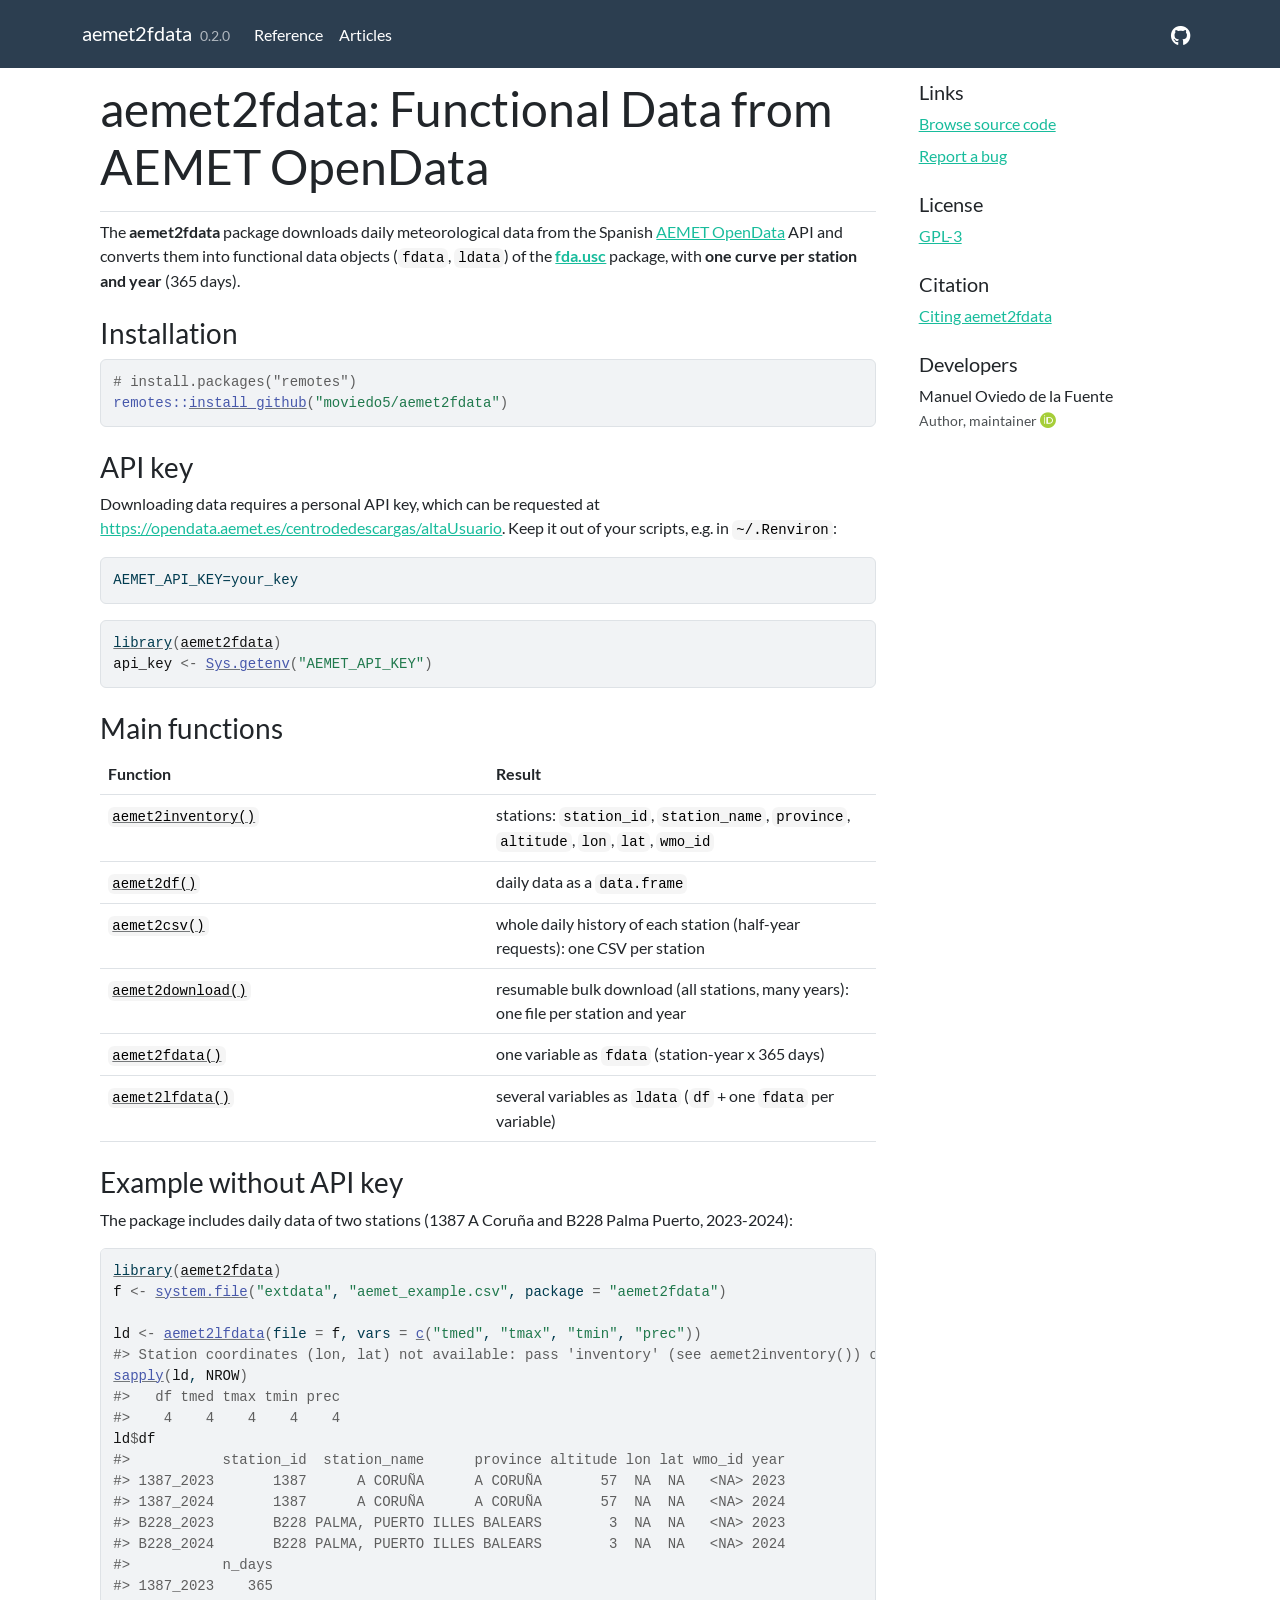
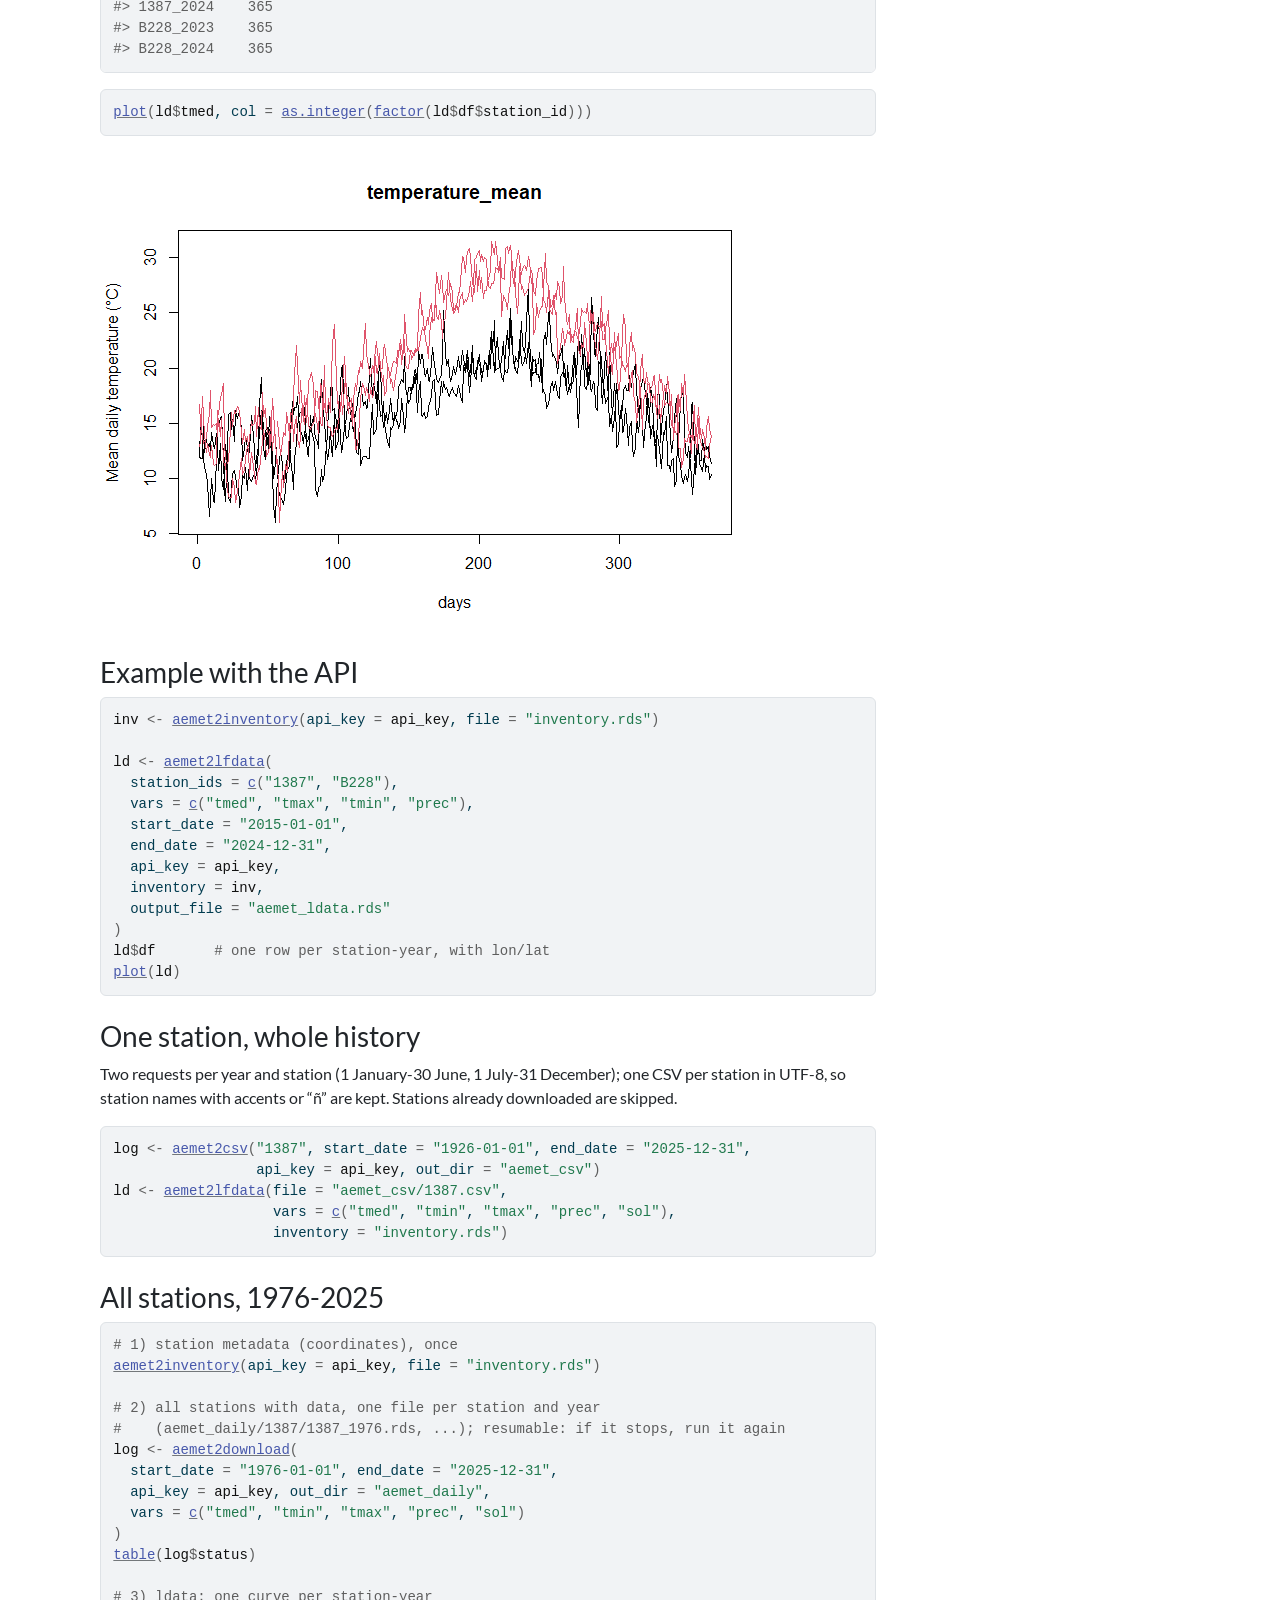
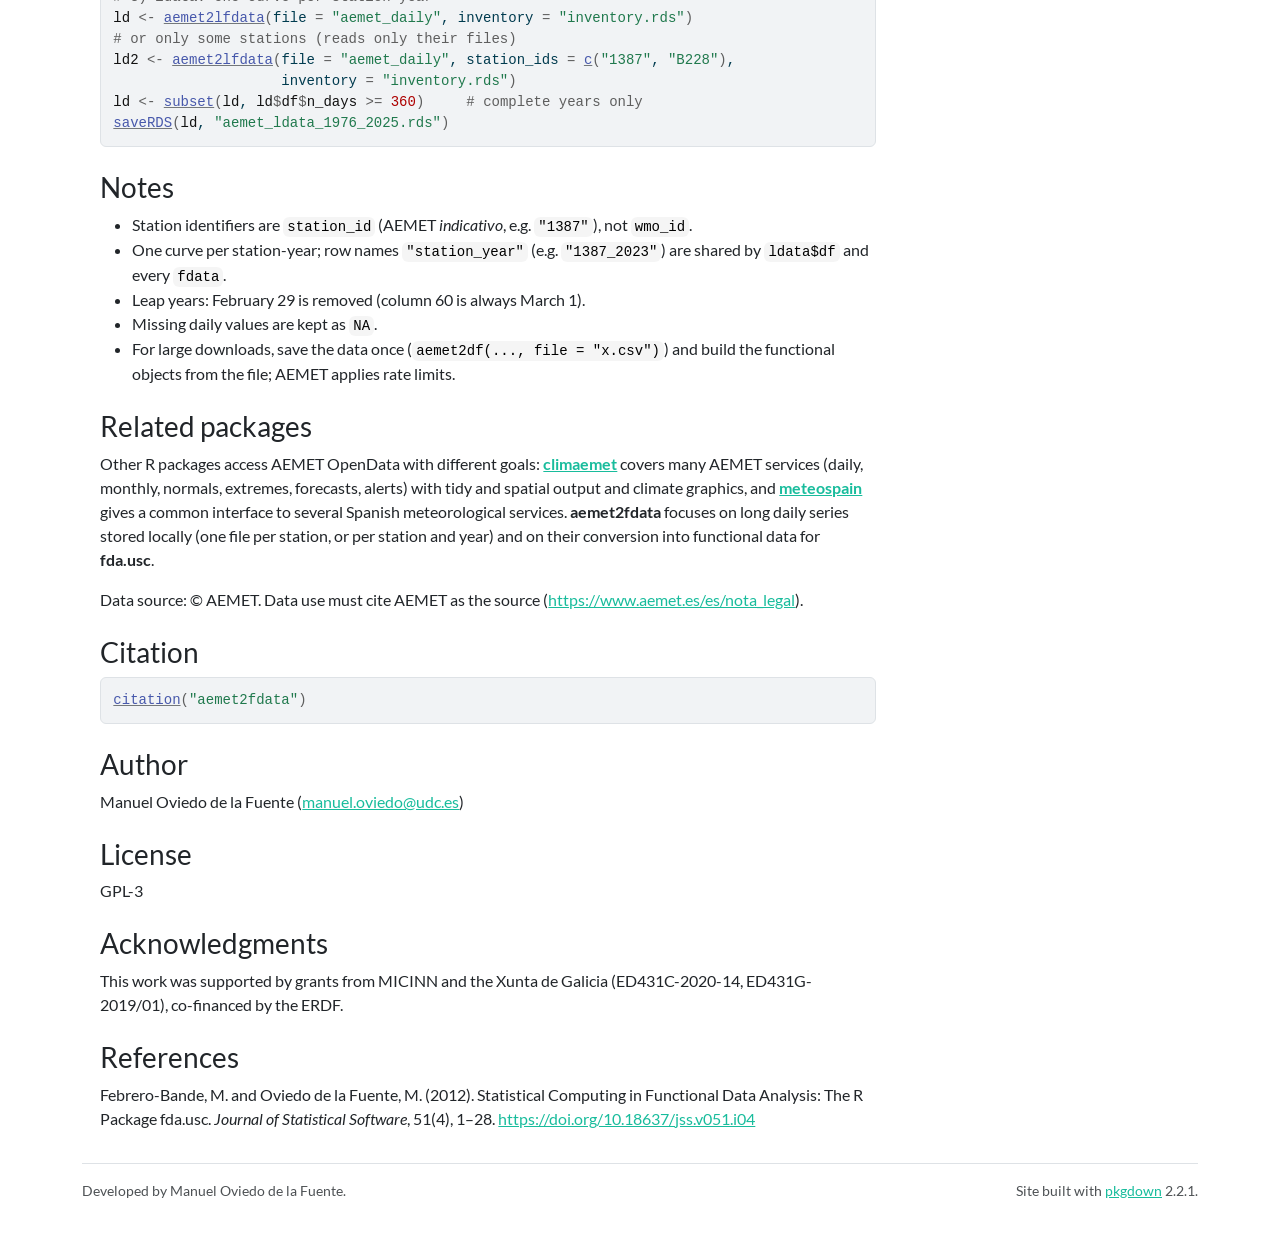
==== docs/index.html @ bd873236 "Initial commit" ====
<!DOCTYPE html>
<!-- Generated by pkgdown: do not edit by hand --><html lang="en">
<head>
<meta http-equiv="Content-Type" content="text/html; charset=UTF-8">
<meta charset="utf-8">
<meta http-equiv="X-UA-Compatible" content="IE=edge">
<meta name="viewport" content="width=device-width, initial-scale=1, shrink-to-fit=no">
<title>aemet2fdata • aemet2fdata</title>
<script src="deps/jquery-3.6.0/jquery-3.6.0.min.js"></script><meta name="viewport" content="width=device-width, initial-scale=1, shrink-to-fit=no">
<link href="deps/bootstrap-5.3.8/bootstrap.min.css" rel="stylesheet">
<script src="deps/bootstrap-5.3.8/bootstrap.bundle.min.js"></script><link href="deps/font-awesome-6.5.2/css/all.min.css" rel="stylesheet">
<link href="deps/font-awesome-6.5.2/css/v4-shims.min.css" rel="stylesheet">
<script src="deps/headroom-0.11.0/headroom.min.js"></script><script src="deps/headroom-0.11.0/jQuery.headroom.min.js"></script><script src="deps/bootstrap-toc-1.0.1/bootstrap-toc.min.js"></script><script src="deps/clipboard.js-2.0.11/clipboard.min.js"></script><script src="deps/search-1.0.0/autocomplete.jquery.min.js"></script><script src="deps/search-1.0.0/fuse.min.js"></script><script src="deps/search-1.0.0/mark.min.js"></script><!-- pkgdown --><script src="pkgdown.js"></script><meta property="og:title" content="aemet2fdata">
<meta name="description" content="Download meteorological data from AEMET OpenData and convert them into functional data objects in R.
">
<meta property="og:description" content="Download meteorological data from AEMET OpenData and convert them into functional data objects in R.
">
</head>
<body>
    <a href="#main" class="visually-hidden-focusable">Skip to contents</a>


    <nav class="navbar navbar-expand-lg fixed-top bg-primary" data-bs-theme="dark" aria-label="Site navigation"><div class="container">

    <a class="navbar-brand me-2" href="index.html">aemet2fdata</a>

    <small class="nav-text text-muted me-auto" data-bs-toggle="tooltip" data-bs-placement="bottom" title="Released version">0.2.0</small>


    <button class="navbar-toggler" type="button" data-bs-toggle="collapse" data-bs-target="#navbar" aria-controls="navbar" aria-expanded="false" aria-label="Toggle navigation">
      <span class="navbar-toggler-icon"></span>
    </button>

    <div id="navbar" class="collapse navbar-collapse ms-3">
      <ul class="navbar-nav me-auto">
<li class="nav-item"><a class="nav-link" href="reference/index.html">Reference</a></li>
<li class="nav-item"><a class="nav-link" href="articles/index.html">Articles</a></li>
      </ul>
<ul class="navbar-nav">
<li class="nav-item"><a class="external-link nav-link" href="https://github.com/moviedo5/aemet2fdata/" aria-label="GitHub"><span class="fa fab fa-github fa-lg"></span></a></li>
      </ul>
</div>


  </div>
</nav><div class="container template-home">
<div class="row">
  <main id="main" class="col-md-9"><div class="section level1">
<div class="page-header"><h1 id="aemet2fdata-functional-data-from-aemet-opendata">aemet2fdata: Functional Data from AEMET OpenData<a class="anchor" aria-label="anchor" href="#aemet2fdata-functional-data-from-aemet-opendata"></a>
</h1></div>
<p>The <strong>aemet2fdata</strong> package downloads daily meteorological data from the Spanish <a href="https://opendata.aemet.es/" class="external-link">AEMET OpenData</a> API and converts them into functional data objects (<code>fdata</code>, <code>ldata</code>) of the <a href="https://CRAN.R-project.org/package=fda.usc" class="external-link"><strong>fda.usc</strong></a> package, with <strong>one curve per station and year</strong> (365 days).</p>
<div class="section level2">
<h2 id="installation">Installation<a class="anchor" aria-label="anchor" href="#installation"></a>
</h2>
<div class="sourceCode" id="cb1"><pre class="downlit sourceCode r">
<code class="sourceCode R"><span><span class="co"># install.packages("remotes")</span></span>
<span><span class="fu">remotes</span><span class="fu">::</span><span class="fu"><a href="https://remotes.r-lib.org/reference/install_github.html" class="external-link">install_github</a></span><span class="op">(</span><span class="st">"moviedo5/aemet2fdata"</span><span class="op">)</span></span></code></pre></div>
</div>
<div class="section level2">
<h2 id="api-key">API key<a class="anchor" aria-label="anchor" href="#api-key"></a>
</h2>
<p>Downloading data requires a personal API key, which can be requested at <a href="https://opendata.aemet.es/centrodedescargas/altaUsuario" class="external-link uri">https://opendata.aemet.es/centrodedescargas/altaUsuario</a>. Keep it out of your scripts, e.g. in <code>~/.Renviron</code>:</p>
<div class="sourceCode" id="cb2"><pre class="sourceCode R"><code class="sourceCode r"><span id="cb2-1"><a href="#cb2-1" tabindex="-1"></a>AEMET_API_KEY<span class="ot">=</span>your_key</span></code></pre></div>
<div class="sourceCode" id="cb3"><pre class="downlit sourceCode r">
<code class="sourceCode R"><span><span class="kw"><a href="https://rdrr.io/r/base/library.html" class="external-link">library</a></span><span class="op">(</span><span class="va"><a href="https://moviedo5.github.io/aemet2fdata/">aemet2fdata</a></span><span class="op">)</span></span>
<span><span class="va">api_key</span> <span class="op">&lt;-</span> <span class="fu"><a href="https://rdrr.io/r/base/Sys.getenv.html" class="external-link">Sys.getenv</a></span><span class="op">(</span><span class="st">"AEMET_API_KEY"</span><span class="op">)</span></span></code></pre></div>
</div>
<div class="section level2">
<h2 id="main-functions">Main functions<a class="anchor" aria-label="anchor" href="#main-functions"></a>
</h2>
<table class="table">
<colgroup>
<col width="50%">
<col width="50%">
</colgroup>
<thead><tr>
<th>Function</th>
<th>Result</th>
</tr></thead>
<tbody>
<tr>
<td><code><a href="reference/aemet2inventory.html">aemet2inventory()</a></code></td>
<td>stations: <code>station_id</code>, <code>station_name</code>, <code>province</code>, <code>altitude</code>, <code>lon</code>, <code>lat</code>, <code>wmo_id</code>
</td>
</tr>
<tr>
<td><code><a href="reference/aemet2df.html">aemet2df()</a></code></td>
<td>daily data as a <code>data.frame</code>
</td>
</tr>
<tr>
<td><code><a href="reference/aemet2csv.html">aemet2csv()</a></code></td>
<td>whole daily history of each station (half-year requests): one CSV per station</td>
</tr>
<tr>
<td><code><a href="reference/aemet2download.html">aemet2download()</a></code></td>
<td>resumable bulk download (all stations, many years): one file per station and year</td>
</tr>
<tr>
<td><code><a href="reference/aemet2fdata.html">aemet2fdata()</a></code></td>
<td>one variable as <code>fdata</code> (station-year x 365 days)</td>
</tr>
<tr>
<td><code><a href="reference/aemet2lfdata.html">aemet2lfdata()</a></code></td>
<td>several variables as <code>ldata</code> (<code>df</code> + one <code>fdata</code> per variable)</td>
</tr>
</tbody>
</table>
</div>
<div class="section level2">
<h2 id="example-without-api-key">Example without API key<a class="anchor" aria-label="anchor" href="#example-without-api-key"></a>
</h2>
<p>The package includes daily data of two stations (1387 A Coruña and B228 Palma Puerto, 2023-2024):</p>
<div class="sourceCode" id="cb4"><pre class="downlit sourceCode r">
<code class="sourceCode R"><span><span class="kw"><a href="https://rdrr.io/r/base/library.html" class="external-link">library</a></span><span class="op">(</span><span class="va"><a href="https://moviedo5.github.io/aemet2fdata/">aemet2fdata</a></span><span class="op">)</span></span>
<span><span class="va">f</span> <span class="op">&lt;-</span> <span class="fu"><a href="https://rdrr.io/r/base/system.file.html" class="external-link">system.file</a></span><span class="op">(</span><span class="st">"extdata"</span>, <span class="st">"aemet_example.csv"</span>, package <span class="op">=</span> <span class="st">"aemet2fdata"</span><span class="op">)</span></span>
<span></span>
<span><span class="va">ld</span> <span class="op">&lt;-</span> <span class="fu"><a href="reference/aemet2lfdata.html">aemet2lfdata</a></span><span class="op">(</span>file <span class="op">=</span> <span class="va">f</span>, vars <span class="op">=</span> <span class="fu"><a href="https://rdrr.io/r/base/c.html" class="external-link">c</a></span><span class="op">(</span><span class="st">"tmed"</span>, <span class="st">"tmax"</span>, <span class="st">"tmin"</span>, <span class="st">"prec"</span><span class="op">)</span><span class="op">)</span></span>
<span><span class="co">#&gt; Station coordinates (lon, lat) not available: pass 'inventory' (see aemet2inventory()) or 'api_key'.</span></span>
<span><span class="fu"><a href="https://rdrr.io/r/base/lapply.html" class="external-link">sapply</a></span><span class="op">(</span><span class="va">ld</span>, <span class="va">NROW</span><span class="op">)</span></span>
<span><span class="co">#&gt;   df tmed tmax tmin prec </span></span>
<span><span class="co">#&gt;    4    4    4    4    4</span></span>
<span><span class="va">ld</span><span class="op">$</span><span class="va">df</span></span>
<span><span class="co">#&gt;           station_id  station_name      province altitude lon lat wmo_id year</span></span>
<span><span class="co">#&gt; 1387_2023       1387      A CORUÑA      A CORUÑA       57  NA  NA   &lt;NA&gt; 2023</span></span>
<span><span class="co">#&gt; 1387_2024       1387      A CORUÑA      A CORUÑA       57  NA  NA   &lt;NA&gt; 2024</span></span>
<span><span class="co">#&gt; B228_2023       B228 PALMA, PUERTO ILLES BALEARS        3  NA  NA   &lt;NA&gt; 2023</span></span>
<span><span class="co">#&gt; B228_2024       B228 PALMA, PUERTO ILLES BALEARS        3  NA  NA   &lt;NA&gt; 2024</span></span>
<span><span class="co">#&gt;           n_days</span></span>
<span><span class="co">#&gt; 1387_2023    365</span></span>
<span><span class="co">#&gt; 1387_2024    365</span></span>
<span><span class="co">#&gt; B228_2023    365</span></span>
<span><span class="co">#&gt; B228_2024    365</span></span></code></pre></div>
<div class="sourceCode" id="cb5"><pre class="downlit sourceCode r">
<code class="sourceCode R"><span><span class="fu"><a href="https://rdrr.io/r/graphics/plot.default.html" class="external-link">plot</a></span><span class="op">(</span><span class="va">ld</span><span class="op">$</span><span class="va">tmed</span>, col <span class="op">=</span> <span class="fu"><a href="https://rdrr.io/r/base/integer.html" class="external-link">as.integer</a></span><span class="op">(</span><span class="fu"><a href="https://rdrr.io/r/base/factor.html" class="external-link">factor</a></span><span class="op">(</span><span class="va">ld</span><span class="op">$</span><span class="va">df</span><span class="op">$</span><span class="va">station_id</span><span class="op">)</span><span class="op">)</span><span class="op">)</span></span></code></pre></div>
<p><img src="reference/figures/README-plot-1.png" alt="Daily mean temperature curves for A Coruña and Palma, 2023-2024."></p>
</div>
<div class="section level2">
<h2 id="example-with-the-api">Example with the API<a class="anchor" aria-label="anchor" href="#example-with-the-api"></a>
</h2>
<div class="sourceCode" id="cb6"><pre class="downlit sourceCode r">
<code class="sourceCode R"><span><span class="va">inv</span> <span class="op">&lt;-</span> <span class="fu"><a href="reference/aemet2inventory.html">aemet2inventory</a></span><span class="op">(</span>api_key <span class="op">=</span> <span class="va">api_key</span>, file <span class="op">=</span> <span class="st">"inventory.rds"</span><span class="op">)</span></span>
<span></span>
<span><span class="va">ld</span> <span class="op">&lt;-</span> <span class="fu"><a href="reference/aemet2lfdata.html">aemet2lfdata</a></span><span class="op">(</span></span>
<span>  station_ids <span class="op">=</span> <span class="fu"><a href="https://rdrr.io/r/base/c.html" class="external-link">c</a></span><span class="op">(</span><span class="st">"1387"</span>, <span class="st">"B228"</span><span class="op">)</span>,</span>
<span>  vars <span class="op">=</span> <span class="fu"><a href="https://rdrr.io/r/base/c.html" class="external-link">c</a></span><span class="op">(</span><span class="st">"tmed"</span>, <span class="st">"tmax"</span>, <span class="st">"tmin"</span>, <span class="st">"prec"</span><span class="op">)</span>,</span>
<span>  start_date <span class="op">=</span> <span class="st">"2015-01-01"</span>,</span>
<span>  end_date <span class="op">=</span> <span class="st">"2024-12-31"</span>,</span>
<span>  api_key <span class="op">=</span> <span class="va">api_key</span>,</span>
<span>  inventory <span class="op">=</span> <span class="va">inv</span>,</span>
<span>  output_file <span class="op">=</span> <span class="st">"aemet_ldata.rds"</span></span>
<span><span class="op">)</span></span>
<span><span class="va">ld</span><span class="op">$</span><span class="va">df</span>       <span class="co"># one row per station-year, with lon/lat</span></span>
<span><span class="fu"><a href="https://rdrr.io/r/graphics/plot.default.html" class="external-link">plot</a></span><span class="op">(</span><span class="va">ld</span><span class="op">)</span></span></code></pre></div>
</div>
<div class="section level2">
<h2 id="one-station-whole-history">One station, whole history<a class="anchor" aria-label="anchor" href="#one-station-whole-history"></a>
</h2>
<p>Two requests per year and station (1 January-30 June, 1 July-31 December); one CSV per station in UTF-8, so station names with accents or “ñ” are kept. Stations already downloaded are skipped.</p>
<div class="sourceCode" id="cb7"><pre class="downlit sourceCode r">
<code class="sourceCode R"><span><span class="va">log</span> <span class="op">&lt;-</span> <span class="fu"><a href="reference/aemet2csv.html">aemet2csv</a></span><span class="op">(</span><span class="st">"1387"</span>, start_date <span class="op">=</span> <span class="st">"1926-01-01"</span>, end_date <span class="op">=</span> <span class="st">"2025-12-31"</span>,</span>
<span>                 api_key <span class="op">=</span> <span class="va">api_key</span>, out_dir <span class="op">=</span> <span class="st">"aemet_csv"</span><span class="op">)</span></span>
<span><span class="va">ld</span> <span class="op">&lt;-</span> <span class="fu"><a href="reference/aemet2lfdata.html">aemet2lfdata</a></span><span class="op">(</span>file <span class="op">=</span> <span class="st">"aemet_csv/1387.csv"</span>,</span>
<span>                   vars <span class="op">=</span> <span class="fu"><a href="https://rdrr.io/r/base/c.html" class="external-link">c</a></span><span class="op">(</span><span class="st">"tmed"</span>, <span class="st">"tmin"</span>, <span class="st">"tmax"</span>, <span class="st">"prec"</span>, <span class="st">"sol"</span><span class="op">)</span>,</span>
<span>                   inventory <span class="op">=</span> <span class="st">"inventory.rds"</span><span class="op">)</span></span></code></pre></div>
</div>
<div class="section level2">
<h2 id="all-stations-1976-2025">All stations, 1976-2025<a class="anchor" aria-label="anchor" href="#all-stations-1976-2025"></a>
</h2>
<div class="sourceCode" id="cb8"><pre class="downlit sourceCode r">
<code class="sourceCode R"><span><span class="co"># 1) station metadata (coordinates), once</span></span>
<span><span class="fu"><a href="reference/aemet2inventory.html">aemet2inventory</a></span><span class="op">(</span>api_key <span class="op">=</span> <span class="va">api_key</span>, file <span class="op">=</span> <span class="st">"inventory.rds"</span><span class="op">)</span></span>
<span></span>
<span><span class="co"># 2) all stations with data, one file per station and year</span></span>
<span><span class="co">#    (aemet_daily/1387/1387_1976.rds, ...); resumable: if it stops, run it again</span></span>
<span><span class="va">log</span> <span class="op">&lt;-</span> <span class="fu"><a href="reference/aemet2download.html">aemet2download</a></span><span class="op">(</span></span>
<span>  start_date <span class="op">=</span> <span class="st">"1976-01-01"</span>, end_date <span class="op">=</span> <span class="st">"2025-12-31"</span>,</span>
<span>  api_key <span class="op">=</span> <span class="va">api_key</span>, out_dir <span class="op">=</span> <span class="st">"aemet_daily"</span>,</span>
<span>  vars <span class="op">=</span> <span class="fu"><a href="https://rdrr.io/r/base/c.html" class="external-link">c</a></span><span class="op">(</span><span class="st">"tmed"</span>, <span class="st">"tmin"</span>, <span class="st">"tmax"</span>, <span class="st">"prec"</span>, <span class="st">"sol"</span><span class="op">)</span></span>
<span><span class="op">)</span></span>
<span><span class="fu"><a href="https://rdrr.io/r/base/table.html" class="external-link">table</a></span><span class="op">(</span><span class="va">log</span><span class="op">$</span><span class="va">status</span><span class="op">)</span></span>
<span></span>
<span><span class="co"># 3) ldata: one curve per station-year</span></span>
<span><span class="va">ld</span> <span class="op">&lt;-</span> <span class="fu"><a href="reference/aemet2lfdata.html">aemet2lfdata</a></span><span class="op">(</span>file <span class="op">=</span> <span class="st">"aemet_daily"</span>, inventory <span class="op">=</span> <span class="st">"inventory.rds"</span><span class="op">)</span></span>
<span><span class="co"># or only some stations (reads only their files)</span></span>
<span><span class="va">ld2</span> <span class="op">&lt;-</span> <span class="fu"><a href="reference/aemet2lfdata.html">aemet2lfdata</a></span><span class="op">(</span>file <span class="op">=</span> <span class="st">"aemet_daily"</span>, station_ids <span class="op">=</span> <span class="fu"><a href="https://rdrr.io/r/base/c.html" class="external-link">c</a></span><span class="op">(</span><span class="st">"1387"</span>, <span class="st">"B228"</span><span class="op">)</span>,</span>
<span>                    inventory <span class="op">=</span> <span class="st">"inventory.rds"</span><span class="op">)</span></span>
<span><span class="va">ld</span> <span class="op">&lt;-</span> <span class="fu"><a href="https://rdrr.io/r/base/subset.html" class="external-link">subset</a></span><span class="op">(</span><span class="va">ld</span>, <span class="va">ld</span><span class="op">$</span><span class="va">df</span><span class="op">$</span><span class="va">n_days</span> <span class="op">&gt;=</span> <span class="fl">360</span><span class="op">)</span>     <span class="co"># complete years only</span></span>
<span><span class="fu"><a href="https://rdrr.io/r/base/readRDS.html" class="external-link">saveRDS</a></span><span class="op">(</span><span class="va">ld</span>, <span class="st">"aemet_ldata_1976_2025.rds"</span><span class="op">)</span></span></code></pre></div>
</div>
<div class="section level2">
<h2 id="notes">Notes<a class="anchor" aria-label="anchor" href="#notes"></a>
</h2>
<ul>
<li>Station identifiers are <code>station_id</code> (AEMET <em>indicativo</em>, e.g. <code>"1387"</code>), not <code>wmo_id</code>.</li>
<li>One curve per station-year; row names <code>"station_year"</code> (e.g. <code>"1387_2023"</code>) are shared by <code>ldata$df</code> and every <code>fdata</code>.</li>
<li>Leap years: February 29 is removed (column 60 is always March 1).</li>
<li>Missing daily values are kept as <code>NA</code>.</li>
<li>For large downloads, save the data once (<code>aemet2df(..., file = "x.csv")</code>) and build the functional objects from the file; AEMET applies rate limits.</li>
</ul>
</div>
<div class="section level2">
<h2 id="related-packages">Related packages<a class="anchor" aria-label="anchor" href="#related-packages"></a>
</h2>
<p>Other R packages access AEMET OpenData with different goals: <a href="https://CRAN.R-project.org/package=climaemet" class="external-link"><strong>climaemet</strong></a> covers many AEMET services (daily, monthly, normals, extremes, forecasts, alerts) with tidy and spatial output and climate graphics, and <a href="https://CRAN.R-project.org/package=meteospain" class="external-link"><strong>meteospain</strong></a> gives a common interface to several Spanish meteorological services. <strong>aemet2fdata</strong> focuses on long daily series stored locally (one file per station, or per station and year) and on their conversion into functional data for <strong>fda.usc</strong>.</p>
<p>Data source: © AEMET. Data use must cite AEMET as the source (<a href="https://www.aemet.es/es/nota_legal" class="external-link uri">https://www.aemet.es/es/nota_legal</a>).</p>
</div>
<div class="section level2">
<h2 id="citation">Citation<a class="anchor" aria-label="anchor" href="#citation"></a>
</h2>
<div class="sourceCode" id="cb9"><pre class="downlit sourceCode r">
<code class="sourceCode R"><span><span class="fu"><a href="https://rdrr.io/r/utils/citation.html" class="external-link">citation</a></span><span class="op">(</span><span class="st">"aemet2fdata"</span><span class="op">)</span></span></code></pre></div>
</div>
<div class="section level2">
<h2 id="author">Author<a class="anchor" aria-label="anchor" href="#author"></a>
</h2>
<p>Manuel Oviedo de la Fuente (<a href="mailto:manuel.oviedo@udc.es" class="email">manuel.oviedo@udc.es</a>)</p>
</div>
<div class="section level2">
<h2 id="license">License<a class="anchor" aria-label="anchor" href="#license"></a>
</h2>
<p>GPL-3</p>
</div>
<div class="section level2">
<h2 id="acknowledgments">Acknowledgments<a class="anchor" aria-label="anchor" href="#acknowledgments"></a>
</h2>
<p>This work was supported by grants from MICINN and the Xunta de Galicia (ED431C-2020-14, ED431G-2019/01), co-financed by the ERDF.</p>
</div>
<div class="section level2">
<h2 id="references">References<a class="anchor" aria-label="anchor" href="#references"></a>
</h2>
<p>Febrero-Bande, M. and Oviedo de la Fuente, M. (2012). Statistical Computing in Functional Data Analysis: The R Package fda.usc. <em>Journal of Statistical Software</em>, 51(4), 1–28. <a href="https://doi.org/10.18637/jss.v051.i04" class="external-link uri">https://doi.org/10.18637/jss.v051.i04</a></p>
<!--
&#10;getwd()                                   # comprueba dónde estás
#pkg <- "D:/Users/moviedo/OneDrive - Universidade da Coruña/GitHub/AEMET/aemet2fdata"
# unlink(file.path(pkg, c("inst/doc", "doc")), recursive = TRUE)
# devtools::document(pkg)
# remove.packages("aemet2fdata")
&#10;
library(roxygen2)
library(devtools)
# setwd("D:/Users/moviedo/github/fda.usc/")
&#10;#pkgbuild::compile_dll()
#roxygenize()
#unlink(c("inst/doc", "doc"), recursive = TRUE)
devtools::document()
# roxygen2::roxygenise()
&#10;# 1
&#10;tools::checkRd("man/aemet2csv.Rd")
tools::checkRd("man/aemet2df.Rd")
tools::checkRd("man/aemet2fdata.Rd")
tools::checkRd("man/aemet2lfdata.Rd")
tools::checkRd("man/aemet2inventory.Rd")
&#10;devtools::build()
Sys.setenv(TMPDIR = tempdir())
devtools::check()
#devtools::check(vignettes = FALSE)
devtools::install()
3
&#10;pkgdown::build_site()
devtools::build_vignettes()
&#10;devtools::build_readme()
&#10;#knitr::knit("README.Rmd")
#knitr::knit("README.Rmd", output = "README.md")
&#10;library(pkgdown)
#pkgdown::clean_site(force = TRUE)
#try(pkgdown::clean_site(force=TRUE), silent=TRUE) #borra figures/
pkgdown::build_site()
&#10;# devtools::build_win()
&#10;
# setwd("..")
# system("R CMD build aemet2fdata")
# system("R CMD check - - as-cran aemet2fdata_0.2.0.tar.gz")
# install.packages("aemet2fdata_0.2.0.tar.gz", repos = NULL, type = "source")
&#10;devtools::install_github("moviedo5/aemet2fdata",auth_user="moviedo5")
R CMD check --as-cran and R-wind-builder
R CMD build "aemet2fdata
R CMD check aemet2fdata_0.2.0.tar --as-cran  R-wind-builder
R CMD INSTALL e"aemet2fdata_0.2.0.tar.gz --build
-->
</div>
</div>
  </main><aside class="col-md-3"><div class="links">
<h2 data-toc-skip>Links</h2>
<ul class="list-unstyled">
<li><a href="https://github.com/moviedo5/aemet2fdata/" class="external-link">Browse source code</a></li>
<li><a href="https://github.com/moviedo5/aemet2fdata/issues" class="external-link">Report a bug</a></li>
</ul>
</div>

<div class="license">
<h2 data-toc-skip>License</h2>
<ul class="list-unstyled">
<li><a href="https://www.r-project.org/Licenses/GPL-3" class="external-link">GPL-3</a></li>
</ul>
</div>


<div class="citation">
<h2 data-toc-skip>Citation</h2>
<ul class="list-unstyled">
<li><a href="authors.html#citation">Citing aemet2fdata</a></li>
</ul>
</div>

<div class="developers">
<h2 data-toc-skip>Developers</h2>
<ul class="list-unstyled">
<li>Manuel Oviedo de la Fuente <br><small class="roles"> Author, maintainer </small> <a href="https://orcid.org/0000-0001-7360-3249" target="orcid.widget" aria-label="ORCID" class="external-link"><span class="fab fa-orcid orcid" aria-hidden="true"></span></a>  </li>
</ul>
</div>



  </aside>
</div>


    <footer><div class="pkgdown-footer-left">
  <p>Developed by Manuel Oviedo de la Fuente.</p>
</div>

<div class="pkgdown-footer-right">
  <p>Site built with <a href="https://pkgdown.r-lib.org/" class="external-link">pkgdown</a> 2.2.1.</p>
</div>

    </footer>
</div>





  </body>
</html>
---- docs/deps/font-awesome-6.5.2/css/v4-shims.min.css ----
/*!
 * Font Awesome Free 6.5.2 by @fontawesome - https://fontawesome.com
 * License - https://fontawesome.com/license/free (Icons: CC BY 4.0, Fonts: SIL OFL 1.1, Code: MIT License)
 * Copyright 2024 Fonticons, Inc.
 */
.fa.fa-glass:before{content:"\f000"}.fa.fa-envelope-o{font-family:"Font Awesome 6 Free";font-weight:400}.fa.fa-envelope-o:before{content:"\f0e0"}.fa.fa-star-o{font-family:"Font Awesome 6 Free";font-weight:400}.fa.fa-star-o:before{content:"\f005"}.fa.fa-close:before,.fa.fa-remove:before{content:"\f00d"}.fa.fa-gear:before{content:"\f013"}.fa.fa-trash-o{font-family:"Font Awesome 6 Free";font-weight:400}.fa.fa-trash-o:before{content:"\f2ed"}.fa.fa-home:before{content:"\f015"}.fa.fa-file-o{font-family:"Font Awesome 6 Free";font-weight:400}.fa.fa-file-o:before{content:"\f15b"}.fa.fa-clock-o{font-family:"Font Awesome 6 Free";font-weight:400}.fa.fa-clock-o:before{content:"\f017"}.fa.fa-arrow-circle-o-down{font-family:"Font Awesome 6 Free";font-weight:400}.fa.fa-arrow-circle-o-down:before{content:"\f358"}.fa.fa-arrow-circle-o-up{font-family:"Font Awesome 6 Free";font-weight:400}.fa.fa-arrow-circle-o-up:before{content:"\f35b"}.fa.fa-play-circle-o{font-family:"Font Awesome 6 Free";font-weight:400}.fa.fa-play-circle-o:before{content:"\f144"}.fa.fa-repeat:before,.fa.fa-rotate-right:before{content:"\f01e"}.fa.fa-refresh:before{content:"\f021"}.fa.fa-list-alt{font-family:"Font Awesome 6 Free";font-weight:400}.fa.fa-list-alt:before{content:"\f022"}.fa.fa-dedent:before{content:"\f03b"}.fa.fa-video-camera:before{content:"\f03d"}.fa.fa-picture-o{font-family:"Font Awesome 6 Free";font-weight:400}.fa.fa-picture-o:before{content:"\f03e"}.fa.fa-photo{font-family:"Font Awesome 6 Free";font-weight:400}.fa.fa-photo:before{content:"\f03e"}.fa.fa-image{font-family:"Font Awesome 6 Free";font-weight:400}.fa.fa-image:before{content:"\f03e"}.fa.fa-map-marker:before{content:"\f3c5"}.fa.fa-pencil-square-o{font-family:"Font Awesome 6 Free";font-weight:400}.fa.fa-pencil-square-o:before{content:"\f044"}.fa.fa-edit{font-family:"Font Awesome 6 Free";font-weight:400}.fa.fa-edit:before{content:"\f044"}.fa.fa-share-square-o:before{content:"\f14d"}.fa.fa-check-square-o{font-family:"Font Awesome 6 Free";font-weight:400}.fa.fa-check-square-o:before{content:"\f14a"}.fa.fa-arrows:before{content:"\f0b2"}.fa.fa-times-circle-o{font-family:"Font Awesome 6 Free";font-weight:400}.fa.fa-times-circle-o:before{content:"\f057"}.fa.fa-check-circle-o{font-family:"Font Awesome 6 Free";font-weight:400}.fa.fa-check-circle-o:before{content:"\f058"}.fa.fa-mail-forward:before{content:"\f064"}.fa.fa-expand:before{content:"\f424"}.fa.fa-compress:before{content:"\f422"}.fa.fa-eye,.fa.fa-eye-slash{font-family:"Font Awesome 6 Free";font-weight:400}.fa.fa-warning:before{content:"\f071"}.fa.fa-calendar:before{content:"\f073"}.fa.fa-arrows-v:before{content:"\f338"}.fa.fa-arrows-h:before{content:"\f337"}.fa.fa-bar-chart-o:before,.fa.fa-bar-chart:before{content:"\e0e3"}.fa.fa-twitter-square{font-family:"Font Awesome 6 Brands";font-weight:400}.fa.fa-twitter-square:before{content:"\f081"}.fa.fa-facebook-square{font-family:"Font Awesome 6 Brands";font-weight:400}.fa.fa-facebook-square:before{content:"\f082"}.fa.fa-gears:before{content:"\f085"}.fa.fa-thumbs-o-up{font-family:"Font Awesome 6 Free";font-weight:400}.fa.fa-thumbs-o-up:before{content:"\f164"}.fa.fa-thumbs-o-down{font-family:"Font Awesome 6 Free";font-weight:400}.fa.fa-thumbs-o-down:before{content:"\f165"}.fa.fa-heart-o{font-family:"Font Awesome 6 Free";font-weight:400}.fa.fa-heart-o:before{content:"\f004"}.fa.fa-sign-out:before{content:"\f2f5"}.fa.fa-linkedin-square{font-family:"Font Awesome 6 Brands";font-weight:400}.fa.fa-linkedin-square:before{content:"\f08c"}.fa.fa-thumb-tack:before{content:"\f08d"}.fa.fa-external-link:before{content:"\f35d"}.fa.fa-sign-in:before{content:"\f2f6"}.fa.fa-github-square{font-family:"Font Awesome 6 Brands";font-weight:400}.fa.fa-github-square:before{content:"\f092"}.fa.fa-lemon-o{font-family:"Font Awesome 6 Free";font-weight:400}.fa.fa-lemon-o:before{content:"\f094"}.fa.fa-square-o{font-family:"Font Awesome 6 Free";font-weight:400}.fa.fa-square-o:before{content:"\f0c8"}.fa.fa-bookmark-o{font-family:"Font Awesome 6 Free";font-weight:400}.fa.fa-bookmark-o:before{content:"\f02e"}.fa.fa-facebook,.fa.fa-twitter{font-family:"Font Awesome 6 Brands";font-weight:400}.fa.fa-facebook:before{content:"\f39e"}.fa.fa-facebook-f{font-family:"Font Awesome 6 Brands";font-weight:400}.fa.fa-facebook-f:before{content:"\f39e"}.fa.fa-github{font-family:"Font Awesome 6 Brands";font-weight:400}.fa.fa-credit-card{font-family:"Font Awesome 6 Free";font-weight:400}.fa.fa-feed:before{content:"\f09e"}.fa.fa-hdd-o{font-family:"Font Awesome 6 Free";font-weight:400}.fa.fa-hdd-o:before{content:"\f0a0"}.fa.fa-hand-o-right{font-family:"Font Awesome 6 Free";font-weight:400}.fa.fa-hand-o-right:before{content:"\f0a4"}.fa.fa-hand-o-left{font-family:"Font Awesome 6 Free";font-weight:400}.fa.fa-hand-o-left:before{content:"\f0a5"}.fa.fa-hand-o-up{font-family:"Font Awesome 6 Free";font-weight:400}.fa.fa-hand-o-up:before{content:"\f0a6"}.fa.fa-hand-o-down{font-family:"Font Awesome 6 Free";font-weight:400}.fa.fa-hand-o-down:before{content:"\f0a7"}.fa.fa-globe:before{content:"\f57d"}.fa.fa-tasks:before{content:"\f828"}.fa.fa-arrows-alt:before{content:"\f31e"}.fa.fa-group:before{content:"\f0c0"}.fa.fa-chain:before{content:"\f0c1"}.fa.fa-cut:before{content:"\f0c4"}.fa.fa-files-o{font-family:"Font Awesome 6 Free";font-weight:400}.fa.fa-files-o:before{content:"\f0c5"}.fa.fa-floppy-o{font-family:"Font Awesome 6 Free";font-weight:400}.fa.fa-floppy-o:before{content:"\f0c7"}.fa.fa-save{font-family:"Font Awesome 6 Free";font-weight:400}.fa.fa-save:before{content:"\f0c7"}.fa.fa-navicon:before,.fa.fa-reorder:before{content:"\f0c9"}.fa.fa-magic:before{content:"\e2ca"}.fa.fa-pinterest,.fa.fa-pinterest-square{font-family:"Font Awesome 6 Brands";font-weight:400}.fa.fa-pinterest-square:before{content:"\f0d3"}.fa.fa-google-plus-square{font-family:"Font Awesome 6 Brands";font-weight:400}.fa.fa-google-plus-square:before{content:"\f0d4"}.fa.fa-google-plus{font-family:"Font Awesome 6 Brands";font-weight:400}.fa.fa-google-plus:before{content:"\f0d5"}.fa.fa-money:before{content:"\f3d1"}.fa.fa-unsorted:before{content:"\f0dc"}.fa.fa-sort-desc:before{content:"\f0dd"}.fa.fa-sort-asc:before{content:"\f0de"}.fa.fa-linkedin{font-family:"Font Awesome 6 Brands";font-weight:400}.fa.fa-linkedin:before{content:"\f0e1"}.fa.fa-rotate-left:before{content:"\f0e2"}.fa.fa-legal:before{content:"\f0e3"}.fa.fa-dashboard:before,.fa.fa-tachometer:before{content:"\f625"}.fa.fa-comment-o{font-family:"Font Awesome 6 Free";font-weight:400}.fa.fa-comment-o:before{content:"\f075"}.fa.fa-comments-o{font-family:"Font Awesome 6 Free";font-weight:400}.fa.fa-comments-o:before{content:"\f086"}.fa.fa-flash:before{content:"\f0e7"}.fa.fa-clipboard:before{content:"\f0ea"}.fa.fa-lightbulb-o{font-family:"Font Awesome 6 Free";font-weight:400}.fa.fa-lightbulb-o:before{content:"\f0eb"}.fa.fa-exchange:before{content:"\f362"}.fa.fa-cloud-download:before{content:"\f0ed"}.fa.fa-cloud-upload:before{content:"\f0ee"}.fa.fa-bell-o{font-family:"Font Awesome 6 Free";font-weight:400}.fa.fa-bell-o:before{content:"\f0f3"}.fa.fa-cutlery:before{content:"\f2e7"}.fa.fa-file-text-o{font-family:"Font Awesome 6 Free";font-weight:400}.fa.fa-file-text-o:before{content:"\f15c"}.fa.fa-building-o{font-family:"Font Awesome 6 Free";font-weight:400}.fa.fa-building-o:before{content:"\f1ad"}.fa.fa-hospital-o{font-family:"Font Awesome 6 Free";font-weight:400}.fa.fa-hospital-o:before{content:"\f0f8"}.fa.fa-tablet:before{content:"\f3fa"}.fa.fa-mobile-phone:before,.fa.fa-mobile:before{content:"\f3cd"}.fa.fa-circle-o{font-family:"Font Awesome 6 Free";font-weight:400}.fa.fa-circle-o:before{content:"\f111"}.fa.fa-mail-reply:before{content:"\f3e5"}.fa.fa-github-alt{font-family:"Font Awesome 6 Brands";font-weight:400}.fa.fa-folder-o{font-family:"Font Awesome 6 Free";font-weight:400}.fa.fa-folder-o:before{content:"\f07b"}.fa.fa-folder-open-o{font-family:"Font Awesome 6 Free";font-weight:400}.fa.fa-folder-open-o:before{content:"\f07c"}.fa.fa-smile-o{font-family:"Font Awesome 6 Free";font-weight:400}.fa.fa-smile-o:before{content:"\f118"}.fa.fa-frown-o{font-family:"Font Awesome 6 Free";font-weight:400}.fa.fa-frown-o:before{content:"\f119"}.fa.fa-meh-o{font-family:"Font Awesome 6 Free";font-weight:400}.fa.fa-meh-o:before{content:"\f11a"}.fa.fa-keyboard-o{font-family:"Font Awesome 6 Free";font-weight:400}.fa.fa-keyboard-o:before{content:"\f11c"}.fa.fa-flag-o{font-family:"Font Awesome 6 Free";font-weight:400}.fa.fa-flag-o:before{content:"\f024"}.fa.fa-mail-reply-all:before{content:"\f122"}.fa.fa-star-half-o{font-family:"Font Awesome 6 Free";font-weight:400}.fa.fa-star-half-o:before{content:"\f5c0"}.fa.fa-star-half-empty{font-family:"Font Awesome 6 Free";font-weight:400}.fa.fa-star-half-empty:before{content:"\f5c0"}.fa.fa-star-half-full{font-family:"Font Awesome 6 Free";font-weight:400}.fa.fa-star-half-full:before{content:"\f5c0"}.fa.fa-code-fork:before{content:"\f126"}.fa.fa-chain-broken:before,.fa.fa-unlink:before{content:"\f127"}.fa.fa-calendar-o{font-family:"Font Awesome 6 Free";font-weight:400}.fa.fa-calendar-o:before{content:"\f133"}.fa.fa-css3,.fa.fa-html5,.fa.fa-maxcdn{font-family:"Font Awesome 6 Brands";font-weight:400}.fa.fa-unlock-alt:before{content:"\f09c"}.fa.fa-minus-square-o{font-family:"Font Awesome 6 Free";font-weight:400}.fa.fa-minus-square-o:before{content:"\f146"}.fa.fa-level-up:before{content:"\f3bf"}.fa.fa-level-down:before{content:"\f3be"}.fa.fa-pencil-square:before{content:"\f14b"}.fa.fa-external-link-square:before{content:"\f360"}.fa.fa-compass{font-family:"Font Awesome 6 Free";font-weight:400}.fa.fa-caret-square-o-down{font-family:"Font Awesome 6 Free";font-weight:400}.fa.fa-caret-square-o-down:before{content:"\f150"}.fa.fa-toggle-down{font-family:"Font Awesome 6 Free";font-weight:400}.fa.fa-toggle-down:before{content:"\f150"}.fa.fa-caret-square-o-up{font-family:"Font Awesome 6 Free";font-weight:400}.fa.fa-caret-square-o-up:before{content:"\f151"}.fa.fa-toggle-up{font-family:"Font Awesome 6 Free";font-weight:400}.fa.fa-toggle-up:before{content:"\f151"}.fa.fa-caret-square-o-right{font-family:"Font Awesome 6 Free";font-weight:400}.fa.fa-caret-square-o-right:before{content:"\f152"}.fa.fa-toggle-right{font-family:"Font Awesome 6 Free";font-weight:400}.fa.fa-toggle-right:before{content:"\f152"}.fa.fa-eur:before,.fa.fa-euro:before{content:"\f153"}.fa.fa-gbp:before{content:"\f154"}.fa.fa-dollar:before,.fa.fa-usd:before{content:"\24"}.fa.fa-inr:before,.fa.fa-rupee:before{content:"\e1bc"}.fa.fa-cny:before,.fa.fa-jpy:before,.fa.fa-rmb:before,.fa.fa-yen:before{content:"\f157"}.fa.fa-rouble:before,.fa.fa-rub:before,.fa.fa-ruble:before{content:"\f158"}.fa.fa-krw:before,.fa.fa-won:before{content:"\f159"}.fa.fa-bitcoin,.fa.fa-btc{font-family:"Font Awesome 6 Brands";font-weight:400}.fa.fa-bitcoin:before{content:"\f15a"}.fa.fa-file-text:before{content:"\f15c"}.fa.fa-sort-alpha-asc:before{content:"\f15d"}.fa.fa-sort-alpha-desc:before{content:"\f881"}.fa.fa-sort-amount-asc:before{content:"\f884"}.fa.fa-sort-amount-desc:before{content:"\f160"}.fa.fa-sort-numeric-asc:before{content:"\f162"}.fa.fa-sort-numeric-desc:before{content:"\f886"}.fa.fa-youtube-square{font-family:"Font Awesome 6 Brands";font-weight:400}.fa.fa-youtube-square:before{content:"\f431"}.fa.fa-xing,.fa.fa-xing-square,.fa.fa-youtube{font-family:"Font Awesome 6 Brands";font-weight:400}.fa.fa-xing-square:before{content:"\f169"}.fa.fa-youtube-play{font-family:"Font Awesome 6 Brands";font-weight:400}.fa.fa-youtube-play:before{content:"\f167"}.fa.fa-adn,.fa.fa-bitbucket,.fa.fa-bitbucket-square,.fa.fa-dropbox,.fa.fa-flickr,.fa.fa-instagram,.fa.fa-stack-overflow{font-family:"Font Awesome 6 Brands";font-weight:400}.fa.fa-bitbucket-square:before{content:"\f171"}.fa.fa-tumblr,.fa.fa-tumblr-square{font-family:"Font Awesome 6 Brands";font-weight:400}.fa.fa-tumblr-square:before{content:"\f174"}.fa.fa-long-arrow-down:before{content:"\f309"}.fa.fa-long-arrow-up:before{content:"\f30c"}.fa.fa-long-arrow-left:before{content:"\f30a"}.fa.fa-long-arrow-right:before{content:"\f30b"}.fa.fa-android,.fa.fa-apple,.fa.fa-dribbble,.fa.fa-foursquare,.fa.fa-gittip,.fa.fa-gratipay,.fa.fa-linux,.fa.fa-skype,.fa.fa-trello,.fa.fa-windows{font-family:"Font Awesome 6 Brands";font-weight:400}.fa.fa-gittip:before{content:"\f184"}.fa.fa-sun-o{font-family:"Font Awesome 6 Free";font-weight:400}.fa.fa-sun-o:before{content:"\f185"}.fa.fa-moon-o{font-family:"Font Awesome 6 Free";font-weight:400}.fa.fa-moon-o:before{content:"\f186"}.fa.fa-pagelines,.fa.fa-renren,.fa.fa-stack-exchange,.fa.fa-vk,.fa.fa-weibo{font-family:"Font Awesome 6 Brands";font-weight:400}.fa.fa-arrow-circle-o-right{font-family:"Font Awesome 6 Free";font-weight:400}.fa.fa-arrow-circle-o-right:before{content:"\f35a"}.fa.fa-arrow-circle-o-left{font-family:"Font Awesome 6 Free";font-weight:400}.fa.fa-arrow-circle-o-left:before{content:"\f359"}.fa.fa-caret-square-o-left{font-family:"Font Awesome 6 Free";font-weight:400}.fa.fa-caret-square-o-left:before{content:"\f191"}.fa.fa-toggle-left{font-family:"Font Awesome 6 Free";font-weight:400}.fa.fa-toggle-left:before{content:"\f191"}.fa.fa-dot-circle-o{font-family:"Font Awesome 6 Free";font-weight:400}.fa.fa-dot-circle-o:before{content:"\f192"}.fa.fa-vimeo-square{font-family:"Font Awesome 6 Brands";font-weight:400}.fa.fa-vimeo-square:before{content:"\f194"}.fa.fa-try:before,.fa.fa-turkish-lira:before{content:"\e2bb"}.fa.fa-plus-square-o{font-family:"Font Awesome 6 Free";font-weight:400}.fa.fa-plus-square-o:before{content:"\f0fe"}.fa.fa-openid,.fa.fa-slack,.fa.fa-wordpress{font-family:"Font Awesome 6 Brands";font-weight:400}.fa.fa-bank:before,.fa.fa-institution:before{content:"\f19c"}.fa.fa-mortar-board:before{content:"\f19d"}.fa.fa-google,.fa.fa-reddit,.fa.fa-reddit-square,.fa.fa-yahoo{font-family:"Font Awesome 6 Brands";font-weight:400}.fa.fa-reddit-square:before{content:"\f1a2"}.fa.fa-behance,.fa.fa-behance-square,.fa.fa-delicious,.fa.fa-digg,.fa.fa-drupal,.fa.fa-joomla,.fa.fa-pied-piper-alt,.fa.fa-pied-piper-pp,.fa.fa-stumbleupon,.fa.fa-stumbleupon-circle{font-family:"Font Awesome 6 Brands";font-weight:400}.fa.fa-behance-square:before{content:"\f1b5"}.fa.fa-steam,.fa.fa-steam-square{font-family:"Font Awesome 6 Brands";font-weight:400}.fa.fa-steam-square:before{content:"\f1b7"}.fa.fa-automobile:before{content:"\f1b9"}.fa.fa-cab:before{content:"\f1ba"}.fa.fa-deviantart,.fa.fa-soundcloud,.fa.fa-spotify{font-family:"Font Awesome 6 Brands";font-weight:400}.fa.fa-file-pdf-o{font-family:"Font Awesome 6 Free";font-weight:400}.fa.fa-file-pdf-o:before{content:"\f1c1"}.fa.fa-file-word-o{font-family:"Font Awesome 6 Free";font-weight:400}.fa.fa-file-word-o:before{content:"\f1c2"}.fa.fa-file-excel-o{font-family:"Font Awesome 6 Free";font-weight:400}.fa.fa-file-excel-o:before{content:"\f1c3"}.fa.fa-file-powerpoint-o{font-family:"Font Awesome 6 Free";font-weight:400}.fa.fa-file-powerpoint-o:before{content:"\f1c4"}.fa.fa-file-image-o{font-family:"Font Awesome 6 Free";font-weight:400}.fa.fa-file-image-o:before{content:"\f1c5"}.fa.fa-file-photo-o{font-family:"Font Awesome 6 Free";font-weight:400}.fa.fa-file-photo-o:before{content:"\f1c5"}.fa.fa-file-picture-o{font-family:"Font Awesome 6 Free";font-weight:400}.fa.fa-file-picture-o:before{content:"\f1c5"}.fa.fa-file-archive-o{font-family:"Font Awesome 6 Free";font-weight:400}.fa.fa-file-archive-o:before{content:"\f1c6"}.fa.fa-file-zip-o{font-family:"Font Awesome 6 Free";font-weight:400}.fa.fa-file-zip-o:before{content:"\f1c6"}.fa.fa-file-audio-o{font-family:"Font Awesome 6 Free";font-weight:400}.fa.fa-file-audio-o:before{content:"\f1c7"}.fa.fa-file-sound-o{font-family:"Font Awesome 6 Free";font-weight:400}.fa.fa-file-sound-o:before{content:"\f1c7"}.fa.fa-file-video-o{font-family:"Font Awesome 6 Free";font-weight:400}.fa.fa-file-video-o:before{content:"\f1c8"}.fa.fa-file-movie-o{font-family:"Font Awesome 6 Free";font-weight:400}.fa.fa-file-movie-o:before{content:"\f1c8"}.fa.fa-file-code-o{font-family:"Font Awesome 6 Free";font-weight:400}.fa.fa-file-code-o:before{content:"\f1c9"}.fa.fa-codepen,.fa.fa-jsfiddle,.fa.fa-vine{font-family:"Font Awesome 6 Brands";font-weight:400}.fa.fa-life-bouy:before,.fa.fa-life-buoy:before,.fa.fa-life-saver:before,.fa.fa-support:before{content:"\f1cd"}.fa.fa-circle-o-notch:before{content:"\f1ce"}.fa.fa-ra,.fa.fa-rebel{font-family:"Font Awesome 6 Brands";font-weight:400}.fa.fa-ra:before{content:"\f1d0"}.fa.fa-resistance{font-family:"Font Awesome 6 Brands";font-weight:400}.fa.fa-resistance:before{content:"\f1d0"}.fa.fa-empire,.fa.fa-ge{font-family:"Font Awesome 6 Brands";font-weight:400}.fa.fa-ge:before{content:"\f1d1"}.fa.fa-git-square{font-family:"Font Awesome 6 Brands";font-weight:400}.fa.fa-git-square:before{content:"\f1d2"}.fa.fa-git,.fa.fa-hacker-news,.fa.fa-y-combinator-square{font-family:"Font Awesome 6 Brands";font-weight:400}.fa.fa-y-combinator-square:before{content:"\f1d4"}.fa.fa-yc-square{font-family:"Font Awesome 6 Brands";font-weight:400}.fa.fa-yc-square:before{content:"\f1d4"}.fa.fa-qq,.fa.fa-tencent-weibo,.fa.fa-wechat,.fa.fa-weixin{font-family:"Font Awesome 6 Brands";font-weight:400}.fa.fa-wechat:before{content:"\f1d7"}.fa.fa-send:before{content:"\f1d8"}.fa.fa-paper-plane-o{font-family:"Font Awesome 6 Free";font-weight:400}.fa.fa-paper-plane-o:before{content:"\f1d8"}.fa.fa-send-o{font-family:"Font Awesome 6 Free";font-weight:400}.fa.fa-send-o:before{content:"\f1d8"}.fa.fa-circle-thin{font-family:"Font Awesome 6 Free";font-weight:400}.fa.fa-circle-thin:before{content:"\f111"}.fa.fa-header:before{content:"\f1dc"}.fa.fa-futbol-o{font-family:"Font Awesome 6 Free";font-weight:400}.fa.fa-futbol-o:before{content:"\f1e3"}.fa.fa-soccer-ball-o{font-family:"Font Awesome 6 Free";font-weight:400}.fa.fa-soccer-ball-o:before{content:"\f1e3"}.fa.fa-slideshare,.fa.fa-twitch,.fa.fa-yelp{font-family:"Font Awesome 6 Brands";font-weight:400}.fa.fa-newspaper-o{font-family:"Font Awesome 6 Free";font-weight:400}.fa.fa-newspaper-o:before{content:"\f1ea"}.fa.fa-cc-amex,.fa.fa-cc-discover,.fa.fa-cc-mastercard,.fa.fa-cc-paypal,.fa.fa-cc-stripe,.fa.fa-cc-visa,.fa.fa-google-wallet,.fa.fa-paypal{font-family:"Font Awesome 6 Brands";font-weight:400}.fa.fa-bell-slash-o{font-family:"Font Awesome 6 Free";font-weight:400}.fa.fa-bell-slash-o:before{content:"\f1f6"}.fa.fa-trash:before{content:"\f2ed"}.fa.fa-copyright{font-family:"Font Awesome 6 Free";font-weight:400}.fa.fa-eyedropper:before{content:"\f1fb"}.fa.fa-area-chart:before{content:"\f1fe"}.fa.fa-pie-chart:before{content:"\f200"}.fa.fa-line-chart:before{content:"\f201"}.fa.fa-lastfm,.fa.fa-lastfm-square{font-family:"Font Awesome 6 Brands";font-weight:400}.fa.fa-lastfm-square:before{content:"\f203"}.fa.fa-angellist,.fa.fa-ioxhost{font-family:"Font Awesome 6 Brands";font-weight:400}.fa.fa-cc{font-family:"Font Awesome 6 Free";font-weight:400}.fa.fa-cc:before{content:"\f20a"}.fa.fa-ils:before,.fa.fa-shekel:before,.fa.fa-sheqel:before{content:"\f20b"}.fa.fa-buysellads,.fa.fa-connectdevelop,.fa.fa-dashcube,.fa.fa-forumbee,.fa.fa-leanpub,.fa.fa-sellsy,.fa.fa-shirtsinbulk,.fa.fa-simplybuilt,.fa.fa-skyatlas{font-family:"Font Awesome 6 Brands";font-weight:400}.fa.fa-diamond{font-family:"Font Awesome 6 Free";font-weight:400}.fa.fa-diamond:before{content:"\f3a5"}.fa.fa-intersex:before,.fa.fa-transgender:before{content:"\f224"}.fa.fa-transgender-alt:before{content:"\f225"}.fa.fa-facebook-official{font-family:"Font Awesome 6 Brands";font-weight:400}.fa.fa-facebook-official:before{content:"\f09a"}.fa.fa-pinterest-p,.fa.fa-whatsapp{font-family:"Font Awesome 6 Brands";font-weight:400}.fa.fa-hotel:before{content:"\f236"}.fa.fa-medium,.fa.fa-viacoin,.fa.fa-y-combinator,.fa.fa-yc{font-family:"Font Awesome 6 Brands";font-weight:400}.fa.fa-yc:before{content:"\f23b"}.fa.fa-expeditedssl,.fa.fa-opencart,.fa.fa-optin-monster{font-family:"Font Awesome 6 Brands";font-weight:400}.fa.fa-battery-4:before,.fa.fa-battery:before{content:"\f240"}.fa.fa-battery-3:before{content:"\f241"}.fa.fa-battery-2:before{content:"\f242"}.fa.fa-battery-1:before{content:"\f243"}.fa.fa-battery-0:before{content:"\f244"}.fa.fa-object-group,.fa.fa-object-ungroup,.fa.fa-sticky-note-o{font-family:"Font Awesome 6 Free";font-weight:400}.fa.fa-sticky-note-o:before{content:"\f249"}.fa.fa-cc-diners-club,.fa.fa-cc-jcb{font-family:"Font Awesome 6 Brands";font-weight:400}.fa.fa-clone{font-family:"Font Awesome 6 Free";font-weight:400}.fa.fa-hourglass-o:before{content:"\f254"}.fa.fa-hourglass-1:before{content:"\f251"}.fa.fa-hourglass-2:before{content:"\f252"}.fa.fa-hourglass-3:before{content:"\f253"}.fa.fa-hand-rock-o{font-family:"Font Awesome 6 Free";font-weight:400}.fa.fa-hand-rock-o:before{content:"\f255"}.fa.fa-hand-grab-o{font-family:"Font Awesome 6 Free";font-weight:400}.fa.fa-hand-grab-o:before{content:"\f255"}.fa.fa-hand-paper-o{font-family:"Font Awesome 6 Free";font-weight:400}.fa.fa-hand-paper-o:before{content:"\f256"}.fa.fa-hand-stop-o{font-family:"Font Awesome 6 Free";font-weight:400}.fa.fa-hand-stop-o:before{content:"\f256"}.fa.fa-hand-scissors-o{font-family:"Font Awesome 6 Free";font-weight:400}.fa.fa-hand-scissors-o:before{content:"\f257"}.fa.fa-hand-lizard-o{font-family:"Font Awesome 6 Free";font-weight:400}.fa.fa-hand-lizard-o:before{content:"\f258"}.fa.fa-hand-spock-o{font-family:"Font Awesome 6 Free";font-weight:400}.fa.fa-hand-spock-o:before{content:"\f259"}.fa.fa-hand-pointer-o{font-family:"Font Awesome 6 Free";font-weight:400}.fa.fa-hand-pointer-o:before{content:"\f25a"}.fa.fa-hand-peace-o{font-family:"Font Awesome 6 Free";font-weight:400}.fa.fa-hand-peace-o:before{content:"\f25b"}.fa.fa-registered{font-family:"Font Awesome 6 Free";font-weight:400}.fa.fa-creative-commons,.fa.fa-gg,.fa.fa-gg-circle,.fa.fa-odnoklassniki,.fa.fa-odnoklassniki-square{font-family:"Font Awesome 6 Brands";font-weight:400}.fa.fa-odnoklassniki-square:before{content:"\f264"}.fa.fa-chrome,.fa.fa-firefox,.fa.fa-get-pocket,.fa.fa-internet-explorer,.fa.fa-opera,.fa.fa-safari,.fa.fa-wikipedia-w{font-family:"Font Awesome 6 Brands";font-weight:400}.fa.fa-television:before{content:"\f26c"}.fa.fa-500px,.fa.fa-amazon,.fa.fa-contao{font-family:"Font Awesome 6 Brands";font-weight:400}.fa.fa-calendar-plus-o{font-family:"Font Awesome 6 Free";font-weight:400}.fa.fa-calendar-plus-o:before{content:"\f271"}.fa.fa-calendar-minus-o{font-family:"Font Awesome 6 Free";font-weight:400}.fa.fa-calendar-minus-o:before{content:"\f272"}.fa.fa-calendar-times-o{font-family:"Font Awesome 6 Free";font-weight:400}.fa.fa-calendar-times-o:before{content:"\f273"}.fa.fa-calendar-check-o{font-family:"Font Awesome 6 Free";font-weight:400}.fa.fa-calendar-check-o:before{content:"\f274"}.fa.fa-map-o{font-family:"Font Awesome 6 Free";font-weight:400}.fa.fa-map-o:before{content:"\f279"}.fa.fa-commenting:before{content:"\f4ad"}.fa.fa-commenting-o{font-family:"Font Awesome 6 Free";font-weight:400}.fa.fa-commenting-o:before{content:"\f4ad"}.fa.fa-houzz,.fa.fa-vimeo{font-family:"Font Awesome 6 Brands";font-weight:400}.fa.fa-vimeo:before{content:"\f27d"}.fa.fa-black-tie,.fa.fa-edge,.fa.fa-fonticons,.fa.fa-reddit-alien{font-family:"Font Awesome 6 Brands";font-weight:400}.fa.fa-credit-card-alt:before{content:"\f09d"}.fa.fa-codiepie,.fa.fa-fort-awesome,.fa.fa-mixcloud,.fa.fa-modx,.fa.fa-product-hunt,.fa.fa-scribd,.fa.fa-usb{font-family:"Font Awesome 6 Brands";font-weight:400}.fa.fa-pause-circle-o{font-family:"Font Awesome 6 Free";font-weight:400}.fa.fa-pause-circle-o:before{content:"\f28b"}.fa.fa-stop-circle-o{font-family:"Font Awesome 6 Free";font-weight:400}.fa.fa-stop-circle-o:before{content:"\f28d"}.fa.fa-bluetooth,.fa.fa-bluetooth-b,.fa.fa-envira,.fa.fa-gitlab,.fa.fa-wheelchair-alt,.fa.fa-wpbeginner,.fa.fa-wpforms{font-family:"Font Awesome 6 Brands";font-weight:400}.fa.fa-wheelchair-alt:before{content:"\f368"}.fa.fa-question-circle-o{font-family:"Font Awesome 6 Free";font-weight:400}.fa.fa-question-circle-o:before{content:"\f059"}.fa.fa-volume-control-phone:before{content:"\f2a0"}.fa.fa-asl-interpreting:before{content:"\f2a3"}.fa.fa-deafness:before,.fa.fa-hard-of-hearing:before{content:"\f2a4"}.fa.fa-glide,.fa.fa-glide-g{font-family:"Font Awesome 6 Brands";font-weight:400}.fa.fa-signing:before{content:"\f2a7"}.fa.fa-viadeo,.fa.fa-viadeo-square{font-family:"Font Awesome 6 Brands";font-weight:400}.fa.fa-viadeo-square:before{content:"\f2aa"}.fa.fa-snapchat,.fa.fa-snapchat-ghost{font-family:"Font Awesome 6 Brands";font-weight:400}.fa.fa-snapchat-ghost:before{content:"\f2ab"}.fa.fa-snapchat-square{font-family:"Font Awesome 6 Brands";font-weight:400}.fa.fa-snapchat-square:before{content:"\f2ad"}.fa.fa-first-order,.fa.fa-google-plus-official,.fa.fa-pied-piper,.fa.fa-themeisle,.fa.fa-yoast{font-family:"Font Awesome 6 Brands";font-weight:400}.fa.fa-google-plus-official:before{content:"\f2b3"}.fa.fa-google-plus-circle{font-family:"Font Awesome 6 Brands";font-weight:400}.fa.fa-google-plus-circle:before{content:"\f2b3"}.fa.fa-fa,.fa.fa-font-awesome{font-family:"Font Awesome 6 Brands";font-weight:400}.fa.fa-fa:before{content:"\f2b4"}.fa.fa-handshake-o{font-family:"Font Awesome 6 Free";font-weight:400}.fa.fa-handshake-o:before{content:"\f2b5"}.fa.fa-envelope-open-o{font-family:"Font Awesome 6 Free";font-weight:400}.fa.fa-envelope-open-o:before{content:"\f2b6"}.fa.fa-linode{font-family:"Font Awesome 6 Brands";font-weight:400}.fa.fa-address-book-o{font-family:"Font Awesome 6 Free";font-weight:400}.fa.fa-address-book-o:before{content:"\f2b9"}.fa.fa-vcard:before{content:"\f2bb"}.fa.fa-address-card-o{font-family:"Font Awesome 6 Free";font-weight:400}.fa.fa-address-card-o:before{content:"\f2bb"}.fa.fa-vcard-o{font-family:"Font Awesome 6 Free";font-weight:400}.fa.fa-vcard-o:before{content:"\f2bb"}.fa.fa-user-circle-o{font-family:"Font Awesome 6 Free";font-weight:400}.fa.fa-user-circle-o:before{content:"\f2bd"}.fa.fa-user-o{font-family:"Font Awesome 6 Free";font-weight:400}.fa.fa-user-o:before{content:"\f007"}.fa.fa-id-badge{font-family:"Font Awesome 6 Free";font-weight:400}.fa.fa-drivers-license:before{content:"\f2c2"}.fa.fa-id-card-o{font-family:"Font Awesome 6 Free";font-weight:400}.fa.fa-id-card-o:before{content:"\f2c2"}.fa.fa-drivers-license-o{font-family:"Font Awesome 6 Free";font-weight:400}.fa.fa-drivers-license-o:before{content:"\f2c2"}.fa.fa-free-code-camp,.fa.fa-quora,.fa.fa-telegram{font-family:"Font Awesome 6 Brands";font-weight:400}.fa.fa-thermometer-4:before,.fa.fa-thermometer:before{content:"\f2c7"}.fa.fa-thermometer-3:before{content:"\f2c8"}.fa.fa-thermometer-2:before{content:"\f2c9"}.fa.fa-thermometer-1:before{content:"\f2ca"}.fa.fa-thermometer-0:before{content:"\f2cb"}.fa.fa-bathtub:before,.fa.fa-s15:before{content:"\f2cd"}.fa.fa-window-maximize,.fa.fa-window-restore{font-family:"Font Awesome 6 Free";font-weight:400}.fa.fa-times-rectangle:before{content:"\f410"}.fa.fa-window-close-o{font-family:"Font Awesome 6 Free";font-weight:400}.fa.fa-window-close-o:before{content:"\f410"}.fa.fa-times-rectangle-o{font-family:"Font Awesome 6 Free";font-weight:400}.fa.fa-times-rectangle-o:before{content:"\f410"}.fa.fa-bandcamp,.fa.fa-eercast,.fa.fa-etsy,.fa.fa-grav,.fa.fa-imdb,.fa.fa-ravelry{font-family:"Font Awesome 6 Brands";font-weight:400}.fa.fa-eercast:before{content:"\f2da"}.fa.fa-snowflake-o{font-family:"Font Awesome 6 Free";font-weight:400}.fa.fa-snowflake-o:before{content:"\f2dc"}.fa.fa-meetup,.fa.fa-superpowers,.fa.fa-wpexplorer{font-family:"Font Awesome 6 Brands";font-weight:400}
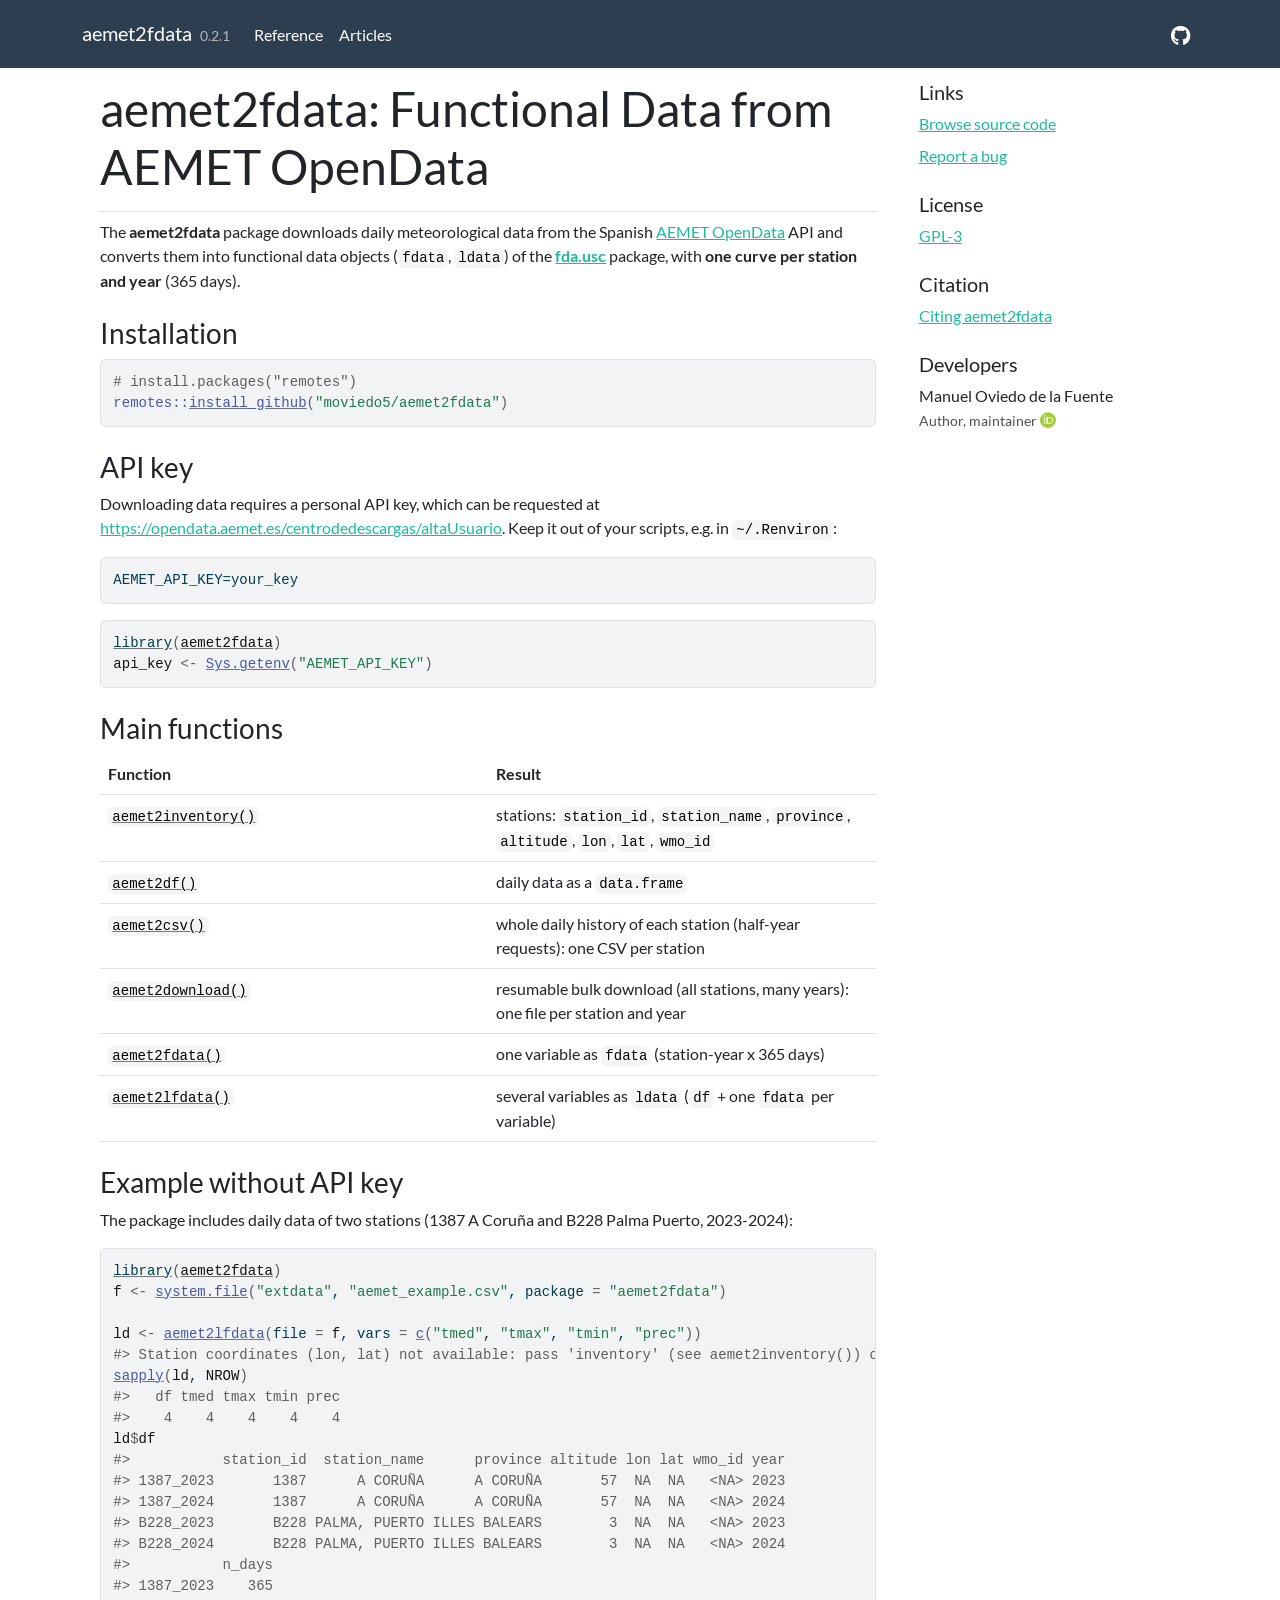
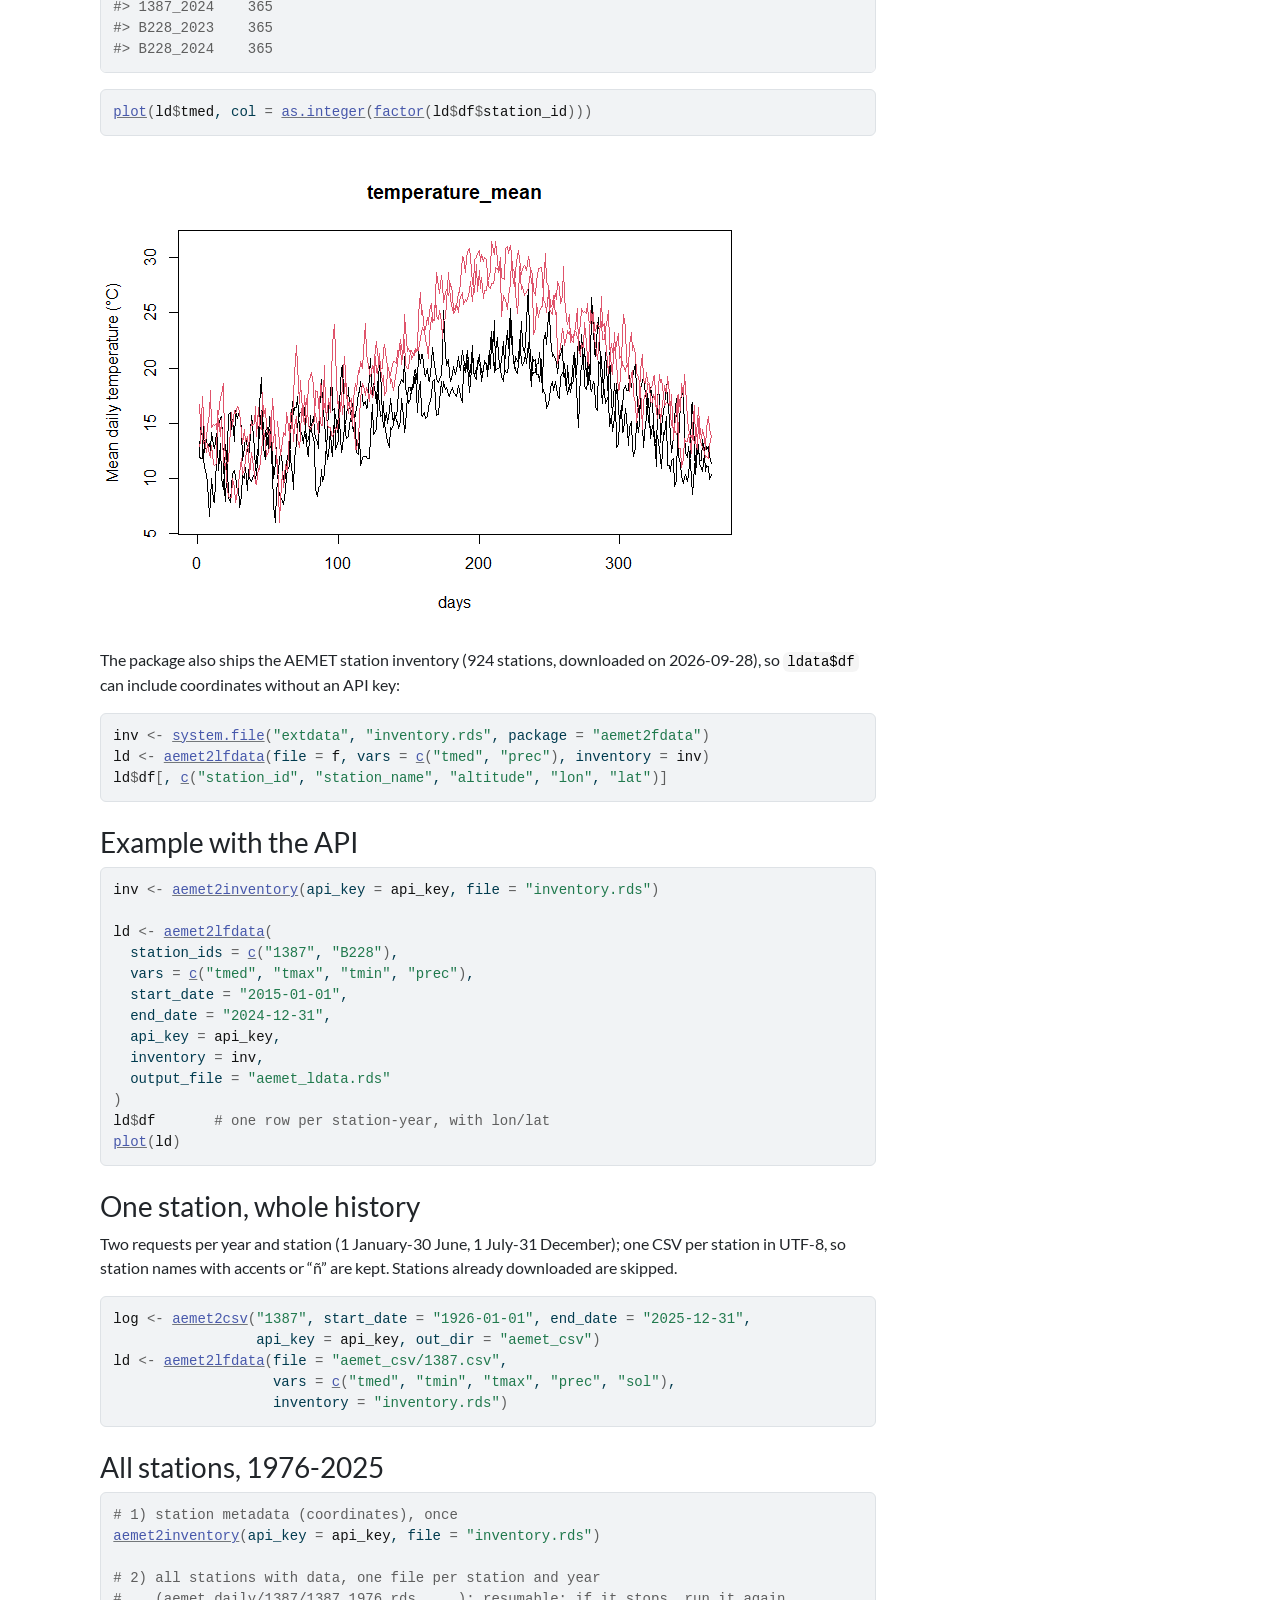
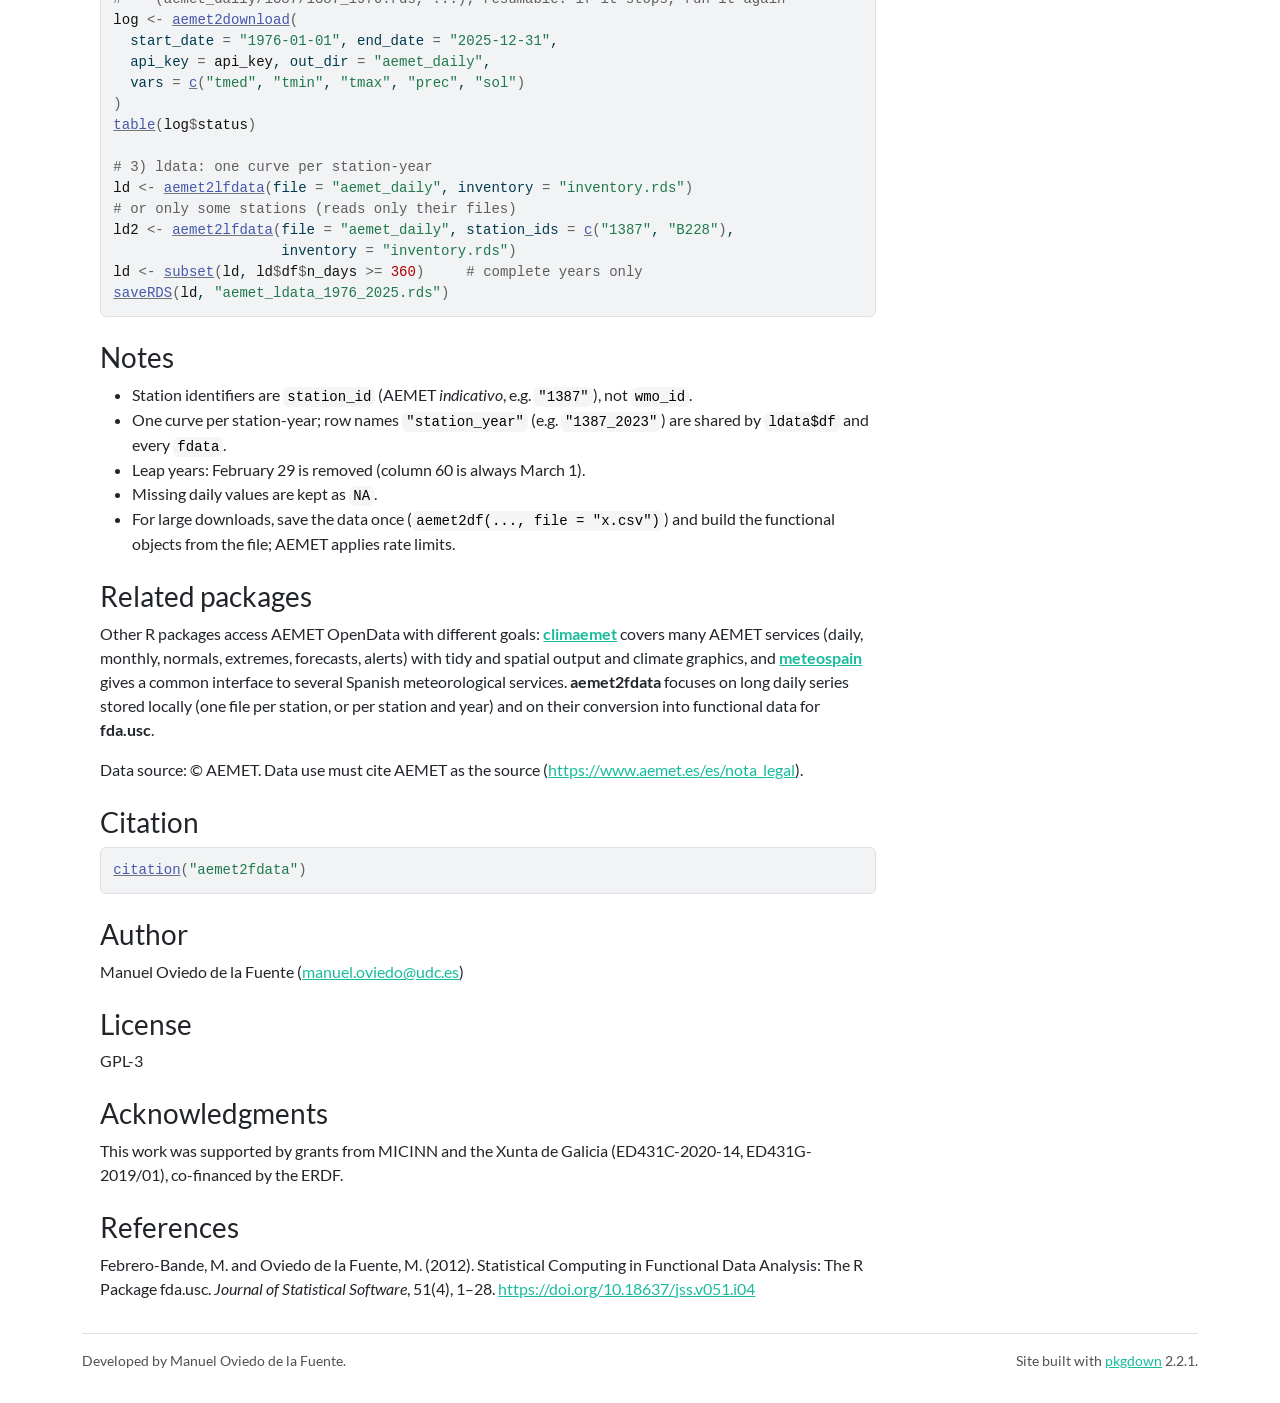
==== commit fcdba685: "aemet2fdata 0.2.1: limpieza y sincronización con la copia local - Añade inst/extdata/inventory.rds (" ====
--- a/docs/index.html
+++ b/docs/index.html
@@ -24,7 +24,7 @@
 
     <a class="navbar-brand me-2" href="index.html">aemet2fdata</a>
 
-    <small class="nav-text text-muted me-auto" data-bs-toggle="tooltip" data-bs-placement="bottom" title="Released version">0.2.0</small>
+    <small class="nav-text text-muted me-auto" data-bs-toggle="tooltip" data-bs-placement="bottom" title="Released version">0.2.1</small>
 
 
     <button class="navbar-toggler" type="button" data-bs-toggle="collapse" data-bs-target="#navbar" aria-controls="navbar" aria-expanded="false" aria-label="Toggle navigation">
@@ -134,11 +134,16 @@
 <div class="sourceCode" id="cb5"><pre class="downlit sourceCode r">
 <code class="sourceCode R"><span><span class="fu"><a href="https://rdrr.io/r/graphics/plot.default.html" class="external-link">plot</a></span><span class="op">(</span><span class="va">ld</span><span class="op">$</span><span class="va">tmed</span>, col <span class="op">=</span> <span class="fu"><a href="https://rdrr.io/r/base/integer.html" class="external-link">as.integer</a></span><span class="op">(</span><span class="fu"><a href="https://rdrr.io/r/base/factor.html" class="external-link">factor</a></span><span class="op">(</span><span class="va">ld</span><span class="op">$</span><span class="va">df</span><span class="op">$</span><span class="va">station_id</span><span class="op">)</span><span class="op">)</span><span class="op">)</span></span></code></pre></div>
 <p><img src="reference/figures/README-plot-1.png" alt="Daily mean temperature curves for A Coruña and Palma, 2023-2024."></p>
+<p>The package also ships the AEMET station inventory (924 stations, downloaded on 2026-09-28), so <code>ldata$df</code> can include coordinates without an API key:</p>
+<div class="sourceCode" id="cb6"><pre class="downlit sourceCode r">
+<code class="sourceCode R"><span><span class="va">inv</span> <span class="op">&lt;-</span> <span class="fu"><a href="https://rdrr.io/r/base/system.file.html" class="external-link">system.file</a></span><span class="op">(</span><span class="st">"extdata"</span>, <span class="st">"inventory.rds"</span>, package <span class="op">=</span> <span class="st">"aemet2fdata"</span><span class="op">)</span></span>
+<span><span class="va">ld</span> <span class="op">&lt;-</span> <span class="fu"><a href="reference/aemet2lfdata.html">aemet2lfdata</a></span><span class="op">(</span>file <span class="op">=</span> <span class="va">f</span>, vars <span class="op">=</span> <span class="fu"><a href="https://rdrr.io/r/base/c.html" class="external-link">c</a></span><span class="op">(</span><span class="st">"tmed"</span>, <span class="st">"prec"</span><span class="op">)</span>, inventory <span class="op">=</span> <span class="va">inv</span><span class="op">)</span></span>
+<span><span class="va">ld</span><span class="op">$</span><span class="va">df</span><span class="op">[</span>, <span class="fu"><a href="https://rdrr.io/r/base/c.html" class="external-link">c</a></span><span class="op">(</span><span class="st">"station_id"</span>, <span class="st">"station_name"</span>, <span class="st">"altitude"</span>, <span class="st">"lon"</span>, <span class="st">"lat"</span><span class="op">)</span><span class="op">]</span></span></code></pre></div>
 </div>
 <div class="section level2">
 <h2 id="example-with-the-api">Example with the API<a class="anchor" aria-label="anchor" href="#example-with-the-api"></a>
 </h2>
-<div class="sourceCode" id="cb6"><pre class="downlit sourceCode r">
+<div class="sourceCode" id="cb7"><pre class="downlit sourceCode r">
 <code class="sourceCode R"><span><span class="va">inv</span> <span class="op">&lt;-</span> <span class="fu"><a href="reference/aemet2inventory.html">aemet2inventory</a></span><span class="op">(</span>api_key <span class="op">=</span> <span class="va">api_key</span>, file <span class="op">=</span> <span class="st">"inventory.rds"</span><span class="op">)</span></span>
 <span></span>
 <span><span class="va">ld</span> <span class="op">&lt;-</span> <span class="fu"><a href="reference/aemet2lfdata.html">aemet2lfdata</a></span><span class="op">(</span></span>
@@ -157,7 +162,7 @@
 <h2 id="one-station-whole-history">One station, whole history<a class="anchor" aria-label="anchor" href="#one-station-whole-history"></a>
 </h2>
 <p>Two requests per year and station (1 January-30 June, 1 July-31 December); one CSV per station in UTF-8, so station names with accents or “ñ” are kept. Stations already downloaded are skipped.</p>
-<div class="sourceCode" id="cb7"><pre class="downlit sourceCode r">
+<div class="sourceCode" id="cb8"><pre class="downlit sourceCode r">
 <code class="sourceCode R"><span><span class="va">log</span> <span class="op">&lt;-</span> <span class="fu"><a href="reference/aemet2csv.html">aemet2csv</a></span><span class="op">(</span><span class="st">"1387"</span>, start_date <span class="op">=</span> <span class="st">"1926-01-01"</span>, end_date <span class="op">=</span> <span class="st">"2025-12-31"</span>,</span>
 <span>                 api_key <span class="op">=</span> <span class="va">api_key</span>, out_dir <span class="op">=</span> <span class="st">"aemet_csv"</span><span class="op">)</span></span>
 <span><span class="va">ld</span> <span class="op">&lt;-</span> <span class="fu"><a href="reference/aemet2lfdata.html">aemet2lfdata</a></span><span class="op">(</span>file <span class="op">=</span> <span class="st">"aemet_csv/1387.csv"</span>,</span>
@@ -167,7 +172,7 @@
 <div class="section level2">
 <h2 id="all-stations-1976-2025">All stations, 1976-2025<a class="anchor" aria-label="anchor" href="#all-stations-1976-2025"></a>
 </h2>
-<div class="sourceCode" id="cb8"><pre class="downlit sourceCode r">
+<div class="sourceCode" id="cb9"><pre class="downlit sourceCode r">
 <code class="sourceCode R"><span><span class="co"># 1) station metadata (coordinates), once</span></span>
 <span><span class="fu"><a href="reference/aemet2inventory.html">aemet2inventory</a></span><span class="op">(</span>api_key <span class="op">=</span> <span class="va">api_key</span>, file <span class="op">=</span> <span class="st">"inventory.rds"</span><span class="op">)</span></span>
 <span></span>
@@ -208,7 +213,7 @@
 <div class="section level2">
 <h2 id="citation">Citation<a class="anchor" aria-label="anchor" href="#citation"></a>
 </h2>
-<div class="sourceCode" id="cb9"><pre class="downlit sourceCode r">
+<div class="sourceCode" id="cb10"><pre class="downlit sourceCode r">
 <code class="sourceCode R"><span><span class="fu"><a href="https://rdrr.io/r/utils/citation.html" class="external-link">citation</a></span><span class="op">(</span><span class="st">"aemet2fdata"</span><span class="op">)</span></span></code></pre></div>
 </div>
 <div class="section level2">
@@ -230,54 +235,6 @@
 <h2 id="references">References<a class="anchor" aria-label="anchor" href="#references"></a>
 </h2>
 <p>Febrero-Bande, M. and Oviedo de la Fuente, M. (2012). Statistical Computing in Functional Data Analysis: The R Package fda.usc. <em>Journal of Statistical Software</em>, 51(4), 1–28. <a href="https://doi.org/10.18637/jss.v051.i04" class="external-link uri">https://doi.org/10.18637/jss.v051.i04</a></p>
-<!--
-&#10;getwd()                                   # comprueba dónde estás
-#pkg <- "D:/Users/moviedo/OneDrive - Universidade da Coruña/GitHub/AEMET/aemet2fdata"
-# unlink(file.path(pkg, c("inst/doc", "doc")), recursive = TRUE)
-# devtools::document(pkg)
-# remove.packages("aemet2fdata")
-&#10;
-library(roxygen2)
-library(devtools)
-# setwd("D:/Users/moviedo/github/fda.usc/")
-&#10;#pkgbuild::compile_dll()
-#roxygenize()
-#unlink(c("inst/doc", "doc"), recursive = TRUE)
-devtools::document()
-# roxygen2::roxygenise()
-&#10;# 1
-&#10;tools::checkRd("man/aemet2csv.Rd")
-tools::checkRd("man/aemet2df.Rd")
-tools::checkRd("man/aemet2fdata.Rd")
-tools::checkRd("man/aemet2lfdata.Rd")
-tools::checkRd("man/aemet2inventory.Rd")
-&#10;devtools::build()
-Sys.setenv(TMPDIR = tempdir())
-devtools::check()
-#devtools::check(vignettes = FALSE)
-devtools::install()
-3
-&#10;pkgdown::build_site()
-devtools::build_vignettes()
-&#10;devtools::build_readme()
-&#10;#knitr::knit("README.Rmd")
-#knitr::knit("README.Rmd", output = "README.md")
-&#10;library(pkgdown)
-#pkgdown::clean_site(force = TRUE)
-#try(pkgdown::clean_site(force=TRUE), silent=TRUE) #borra figures/
-pkgdown::build_site()
-&#10;# devtools::build_win()
-&#10;
-# setwd("..")
-# system("R CMD build aemet2fdata")
-# system("R CMD check - - as-cran aemet2fdata_0.2.0.tar.gz")
-# install.packages("aemet2fdata_0.2.0.tar.gz", repos = NULL, type = "source")
-&#10;devtools::install_github("moviedo5/aemet2fdata",auth_user="moviedo5")
-R CMD check --as-cran and R-wind-builder
-R CMD build "aemet2fdata
-R CMD check aemet2fdata_0.2.0.tar --as-cran  R-wind-builder
-R CMD INSTALL e"aemet2fdata_0.2.0.tar.gz --build
--->
 </div>
 </div>
   </main><aside class="col-md-3"><div class="links">
